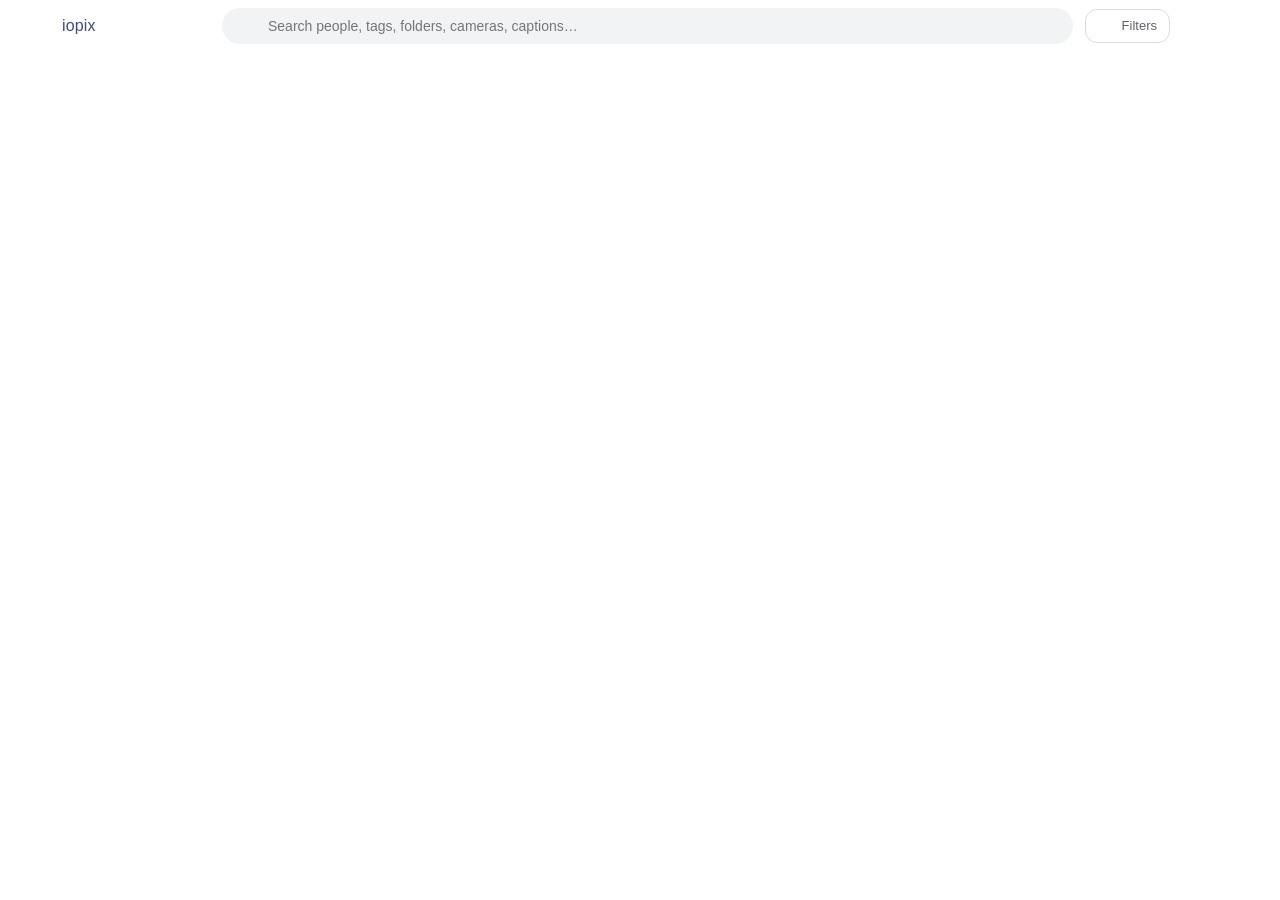
==== static/index.html @ dffb1965 "v1.62.0: code review fixes: a failed metadata read never rewrites digiKam's rows, internal tags surv" ====
<!doctype html>
<html lang="en">
<head>
<meta charset="utf-8">
<meta name="viewport" content="width=device-width, initial-scale=1, viewport-fit=cover">
<meta name="color-scheme" content="light dark">
<title>iopix</title>
<link rel="icon" href="icons/mark.svg" type="image/svg+xml">
<link rel="apple-touch-icon" href="icons/apple-touch-icon.png">
<link rel="manifest" href="manifest.webmanifest">
<meta name="theme-color" content="#3b4a8c">
<script>var t = 'light'; try { t = localStorage.getItem('iopix.theme') || 'light'; } catch (e) {} if (t !== 'system') document.documentElement.dataset.theme = t === 'dark' ? 'dark' : 'light';</script>
<meta name="apple-mobile-web-app-capable" content="yes">
<meta name="mobile-web-app-capable" content="yes">
<meta name="apple-mobile-web-app-status-bar-style" content="black-translucent">
<link rel="stylesheet" href="app.css">
</head>
<body>
<header id="topbar">
  <a class="brand" href="#/explore" title="Home"><span class="logo"></span><span class="brand-name">iopix</span></a>
  <div id="search">
    <div id="searchbox">
      <span class="ic" data-ic="search"></span>
      <div id="chips"></div>
      <input id="q" type="text" placeholder="Search people, tags, folders, cameras, captions…" autocomplete="off" spellcheck="false">
      <button id="clear" class="iconbtn" title="Clear search" hidden><span class="ic" data-ic="close"></span></button>
    </div>
    <div id="suggest" hidden></div>
  </div>
  <button id="filterbtn" class="pillbtn" title="Browse and filter by any metadata"><span class="ic" data-ic="tune"></span><span>Filters</span></button>
  <span id="usermenu"></span>
  <a class="iconbtn tool" href="#/settings" data-v="settings" title="Settings"><span class="ic" data-ic="gear"></span></a>
  <a class="iconbtn tool" href="#/maintenance" data-v="maintenance" title="Maintenance"><span class="ic" data-ic="wrench"></span></a>
</header>
<nav id="nav"></nav>
<nav id="crumbbar" class="crumbs" hidden></nav>
<main id="main"></main>
<aside id="filters" hidden></aside>
<div id="lightbox" hidden></div>
<div id="toast" hidden role="status" aria-live="polite"></div>
<script type="module" src="app.js"></script>
<script>if ("serviceWorker" in navigator && location.protocol !== "file:") navigator.serviceWorker.register("sw.js").catch(() => {});</script>
</body>
</html>
---- static/app.css ----
/* Theme: light by default, dark with the system, or whichever the Appearance setting fixes
   (data-theme on <html>: light | dark; absent = follow the system). The hues (--c-*) colour
   the navigation, search chips, Explore sections and quick filters; --mix is how strongly a
   hue tints a background in each theme. */
:root {
  /* colours with a meaning (the hues below colour sections and chips) */
  --warn: #e37400; --danger: #d93025; --ok: #1e8e3e; --star: #f9ab00;
  /* radius scale: xs 4, s 8, m 12, l 16, pill */
  --r-xs: 4px; --r-s: 8px; --r-m: 12px; --r-l: 16px; --r-pill: 999px;
  /* type scale: 11, 12, 13, 14 (base), 16, 18, 22 */
  --fs-xs: 11px; --fs-s: 12px; --fs-m: 13px; --fs-base: 14px; --fs-l: 16px; --fs-xl: 18px; --fs-xxl: 22px;
  /* layers, lowest first: bars over content, panels over bars, the lightbox over the page, banners, dialogs, map parts, menus, toasts, the reload note */
  --z-bar: 20; --z-selbar: 25; --z-panel: 30; --z-lightbox: 100; --z-banner: 120; --z-modal: 150; --z-map: 500; --z-tray: 900; --z-menu: 1000; --z-toast: 2000; --z-top: 3000;
  --bg: #ffffff; --bg2: #f1f3f4; --bg3: #e8eaed; --fg: #202124; --fg2: #5f6368; --line: #dadce0;
  --brand: #4a5aa0; --brand-deep: #3b4a8c; --brand-ink: #3b4a8c;
  --accent: #1a73e8; --accent-bg: #e8f0fe; --tile: #e8eaed; --shadow: 0 2px 10px rgba(0,0,0,.18);
  --c-blue: #1a73e8; --c-purple: #8e44d6; --c-rose: #e0426a; --c-amber: #e8a100; --c-green: #1e8e3e; --c-teal: #0b8a9e; --c-orange: #e8710a; --c-cyan: #1294b8; --c-slate: #5f6b7a; --c-indigo: #4b53c7;
  --mix: 12%;
  --topbar: 52px; --nav: 76px;
}
:root[data-theme="dark"] { --warn: #fcad70; --danger: #f28b82; --ok: #81c995; --star: #fdd663; --bg: #17181b; --bg2: #24262b; --bg3: #2f3237; --fg: #e8eaed; --fg2: #9aa0a6; --line: #3c4043;
    --brand: #7f8fd0; --brand-deep: #5f6fb4; --brand-ink: #b4bfee;
    --accent: #8ab4f8; --accent-bg: #283447; --tile: #2a2c31; --shadow: 0 2px 12px rgba(0,0,0,.6);
    --c-blue: #8ab4f8; --c-purple: #c58af9; --c-rose: #ff8a9e; --c-amber: #fdd663; --c-green: #81c995; --c-teal: #78d9ec; --c-orange: #fcad70; --c-cyan: #7fd1e8; --c-slate: #a8b4c2; --c-indigo: #a3a9ff;
    --mix: 22%; }
@media (prefers-color-scheme: dark) {
  :root:not([data-theme="light"]) { --warn: #fcad70; --danger: #f28b82; --ok: #81c995; --star: #fdd663; --bg: #17181b; --bg2: #24262b; --bg3: #2f3237; --fg: #e8eaed; --fg2: #9aa0a6; --line: #3c4043;
    --brand: #7f8fd0; --brand-deep: #5f6fb4; --brand-ink: #b4bfee;
    --accent: #8ab4f8; --accent-bg: #283447; --tile: #2a2c31; --shadow: 0 2px 12px rgba(0,0,0,.6);
    --c-blue: #8ab4f8; --c-purple: #c58af9; --c-rose: #ff8a9e; --c-amber: #fdd663; --c-green: #81c995; --c-teal: #78d9ec; --c-orange: #fcad70; --c-cyan: #7fd1e8; --c-slate: #a8b4c2; --c-indigo: #a3a9ff;
    --mix: 22%; }
}
:root[data-theme="dark"] { color-scheme: dark; }
:root[data-theme="light"] { color-scheme: light; }
* { box-sizing: border-box; }
html, body { height: 100%; margin: 0; }
body { background: var(--bg); color: var(--fg); font: 14px/1.4 -apple-system, BlinkMacSystemFont, "Segoe UI", Roboto, Helvetica, Arial, sans-serif;
  overflow: hidden; -webkit-font-smoothing: antialiased; }
a { color: inherit; text-decoration: none; }
button { font: inherit; color: inherit; background: none; border: 0; cursor: pointer; padding: 0; }
input, select { font: inherit; color: inherit; }
[hidden] { display: none !important; }
.ic { display: inline-flex; width: 24px; height: 24px; flex: none; }
.ic svg { width: 100%; height: 100%; fill: currentColor; }
.iconbtn { width: 40px; height: 40px; border-radius: 50%; display: inline-flex; align-items: center; justify-content: center; color: var(--fg2); flex: none; }
.iconbtn:hover { background: var(--bg3); color: var(--fg); }
.pillbtn { display: inline-flex; align-items: center; gap: 6px; height: 40px; padding: 0 16px 0 12px; border-radius: var(--r-pill); color: var(--fg2); border: 1px solid var(--line); flex: none; }
.pillbtn:hover, .pillbtn.on { background: var(--accent-bg); color: var(--accent); border-color: transparent; }
.pillbtn:disabled { opacity: .45; pointer-events: none; }

/* ---- top bar */
/* settings and maintenance: small, quiet icons at the top right, not part of the main navigation */
#topbar a.tool { width: 30px; height: 30px; color: var(--fg2); opacity: .7; }
#usermenu { margin-left: auto; display: inline-flex; }
#usermenu .tool { width: 30px; height: 30px; color: var(--fg2); opacity: .85; }
#usermenu .tool:hover { opacity: 1; background: var(--bg3); }
.accounts { display: grid; grid-template-columns: repeat(auto-fill, minmax(96px, 1fr)); gap: 10px; margin: 6px 0 4px; }
.account { display: flex; flex-direction: column; align-items: center; gap: 6px; padding: 12px 6px; border-radius: var(--r-m); background: var(--bg2); cursor: pointer; }
.account:hover, .account.on { background: var(--bg3); }
.account .nm { font-size: var(--fs-m); max-width: 100%; overflow: hidden; text-overflow: ellipsis; white-space: nowrap; }
.avatar.big { width: 48px; height: 48px; font-size: var(--fs-xxl); }
img.avatar { object-fit: cover; }
.avatar { width: 22px; height: 22px; border-radius: 50%; background: var(--c-amber); color: #1f2730; font-size: var(--fs-s); font-weight: 600; display: inline-flex; align-items: center; justify-content: center; flex: none; }
body.noadmin #topbar a.tool[href="#/maintenance"] { display: none; }  /* the icons sit alone at the far right; Filters stays with the search box */
#topbar a.tool .ic, #usermenu .tool .ic { width: 18px; height: 18px; }
#topbar a.tool:hover, #topbar a.tool.on { opacity: 1; background: var(--bg3); }
#topbar { position: fixed; inset: 0 0 auto 0; height: var(--topbar); display: flex; align-items: center; gap: 12px; padding: 0 14px; background: var(--bg); z-index: var(--z-bar); }
.brand { display: flex; align-items: center; gap: 10px; width: 196px; flex: none; padding-left: 10px; }  /* 14 + 10 + 14 = 38px: the logo's centre is the side menu's centre */
.logo { width: 28px; height: 28px; border-radius: var(--r-s); background: url(icons/mark.svg) center / contain no-repeat; }
.brand-name { font-size: var(--fs-l); font-weight: 500; white-space: nowrap; color: var(--brand-ink); letter-spacing: .01em; }
#search { position: relative; flex: 1; max-width: 860px; min-width: 0; }
#searchbox { display: flex; align-items: center; gap: 6px; min-height: 36px; padding: 2px 4px 2px 12px; border-radius: var(--r-pill); background: var(--bg2); color: var(--fg2); }
#searchbox > .ic { width: 20px; height: 20px; }
#searchbox:focus-within { background: var(--bg); box-shadow: var(--shadow); }
#chips { display: flex; flex-wrap: wrap; gap: 4px; max-height: 76px; overflow: auto; }
#q { flex: 1; min-width: 120px; border: 0; outline: 0; background: none; height: 30px; font-size: var(--fs-base); }
.chip { display: inline-flex; align-items: center; gap: 4px; height: 26px; padding: 0 4px 0 10px; border-radius: var(--r-pill); background: color-mix(in srgb, var(--hue, var(--accent)) var(--mix), transparent); color: var(--hue, var(--accent)); font-size: var(--fs-m); white-space: nowrap; max-width: 260px; }
.chip[data-k="tag"] { --hue: var(--c-orange); } .chip[data-k="album"] { --hue: var(--c-teal); }
.chip[data-k="place"], .chip[data-k="region"], .chip[data-k="country"], .chip[data-k="geo"] { --hue: var(--c-green); } .chip[data-k="year"], .chip[data-k="month"], .chip[data-k="md"], .chip[data-k="from"], .chip[data-k="to"] { --hue: var(--c-blue); }
.chip[data-k="camera"], .chip[data-k="lens"], .chip[data-k="fmt"], .chip[data-k="type"] { --hue: var(--c-purple); } .chip[data-k="fav"], .chip[data-k="rating"] { --hue: var(--c-rose); } .chip[data-k="q"] { --hue: var(--c-cyan); }
.chip span.t { overflow: hidden; text-overflow: ellipsis; }
.chip img { width: 22px; height: 22px; border-radius: 50%; margin-left: -6px; object-fit: cover; }
.chip button { width: 22px; height: 22px; border-radius: 50%; display: inline-flex; align-items: center; justify-content: center; color: inherit; }
.chip button:hover { background: rgba(127,127,127,.25); }
.chip .ic { width: 16px; height: 16px; }
#suggest { position: absolute; top: calc(100% + 4px); left: 0; right: 0; background: var(--bg); border-radius: var(--r-m); box-shadow: var(--shadow); padding: 6px 0; max-height: 70vh; overflow: auto; z-index: var(--z-panel); }
.sg { display: flex; align-items: center; gap: 12px; padding: 7px 16px; cursor: pointer; }
.sg.sel, .sg:hover { background: var(--bg2); }
.sg .ic { color: var(--fg2); width: 20px; height: 20px; }
.sg img { width: 28px; height: 28px; border-radius: 50%; object-fit: cover; margin: -4px; }
.sg .kind { margin-left: auto; color: var(--fg2); font-size: var(--fs-s); white-space: nowrap; }
.sg .sub { color: var(--fg2); font-size: var(--fs-s); margin-left: 6px; }

/* ---- nav rail */
#nav { position: fixed; top: var(--topbar); bottom: 0; left: 0; width: var(--nav); display: flex; flex-direction: column; align-items: center; gap: 2px; padding-top: 6px; z-index: 10; background: var(--bg); }
#nav a { width: 68px; padding: 8px 0 6px; border-radius: var(--r-l); display: flex; flex-direction: column; align-items: center; gap: 2px; font-size: var(--fs-s); color: var(--fg2); }
#nav a:hover { background: none; color: var(--fg); }
#nav a.on { background: color-mix(in srgb, var(--hue, var(--accent)) var(--mix), transparent); color: var(--hue, var(--accent)); font-weight: 600; }
#nav a .ic { transition: transform .15s; color: var(--hue, var(--fg2)); }  /* each destination's icon in its own colour */
#nav a:hover .ic { transform: translateY(-1px) scale(1.08); color: var(--hue, var(--fg)); }
#nav a[data-v="photos"] { --hue: var(--c-blue); } #nav a[data-v="explore"] { --hue: var(--c-purple); } #nav a[data-v="favorites"] { --hue: var(--c-rose); }
#nav a[data-v="people"] { --hue: var(--c-amber); } #nav a[data-v="places"] { --hue: var(--c-green); }
#nav a[data-v="tags"] { --hue: var(--c-orange); } #nav a[data-v="map"] { --hue: var(--c-cyan); }
#nav a[data-v="folders"] { --hue: var(--c-teal); } #nav a[data-v="albums"] { --hue: var(--c-indigo); }
#status { margin-top: auto; padding: 8px 4px 10px; font-size: var(--fs-xs); color: var(--fg2); text-align: center; line-height: 1.3; }
#status .bar { height: 3px; border-radius: var(--r-xs); background: var(--bg3); margin: 4px 6px 0; overflow: hidden; }
#status .bar i { display: block; height: 100%; background: var(--accent); }

/* ---- main */
#main { position: fixed; top: var(--topbar); bottom: 0; left: var(--nav); right: 0; overflow-y: auto; overflow-x: hidden; overscroll-behavior: contain; }
body.filters-open #main { right: 340px; }
.page { padding: 8px 28px 80px 12px; max-width: 1500px; }
.page h1 { font-size: var(--fs-xxl); font-weight: 400; margin: 14px 0 4px; }
.page h1.ptitle { display: flex; align-items: center; gap: 10px; }
.page h1.ptitle .pic { width: 34px; height: 34px; border-radius: var(--r-m); display: inline-flex; align-items: center; justify-content: center; flex: none;
  background: color-mix(in srgb, var(--hue) calc(var(--mix) + 8%), transparent); color: var(--hue); }
.page h1.ptitle .pic .ic { width: 22px; height: 22px; }
.page h1.ptitle .muted { margin-left: -4px; }
.page h2 { font-size: var(--fs-l); font-weight: 500; margin: 30px 0 12px; display: flex; align-items: baseline; gap: 12px; }
.page h2 a, .page h2 .lnk, .page h2 .more { font-size: var(--fs-m); font-weight: 400; color: var(--accent); cursor: pointer; }
.page h2 .muted { font-size: var(--fs-m); font-weight: 400; }
.muted { color: var(--fg2); }
.pagefilter { height: 38px; border-radius: var(--r-pill); border: 1px solid var(--line); background: var(--bg); padding: 0 16px; outline: 0; width: min(360px, 100%); margin: 10px 0 4px; }
.pagefilter:focus { border-color: var(--accent); }
.empty { padding: 80px 20px; text-align: center; color: var(--fg2); font-size: var(--fs-l); }

/* ---- photo grid */
#grid { position: relative; margin: 0 56px 0 4px; }
.gbar { position: sticky; top: 0; z-index: 4; height: 48px; padding-left: 8px; display: flex; align-items: center; gap: 12px; color: var(--fg2); background: var(--bg); }  /* stays at the top while the grid scrolls: Select all is always at hand */
.gbar .count { color: var(--fg); font-size: var(--fs-base); }
.gbar .sp { flex: 1; }
.gbar select, .modal select, .dateedit select, #selbar select { background: var(--bg); border: 1px solid var(--line); border-radius: var(--r-s); height: 32px; padding: 0 6px; }
#selbar select { height: 30px; }
.modal select { margin-left: 6px; }
.seg { display: inline-flex; border: 1px solid var(--line); border-radius: var(--r-s); overflow: hidden; }
.seg button { width: 30px; height: 30px; color: var(--fg2); font-size: var(--fs-s); }
.seg button.on { background: var(--accent-bg); color: var(--accent); font-weight: 600; }
.stabs { display: flex; flex-wrap: wrap; gap: 6px; margin: 16px 0 6px; padding-bottom: 10px; border-bottom: 1px solid var(--line); }
.ghead { position: absolute; left: 8px; right: 0; display: flex; align-items: flex-end; padding-bottom: 8px; font-size: var(--fs-base); font-weight: 500; }
.ghead .n { color: var(--fg2); font-weight: 400; margin-left: 10px; font-size: var(--fs-s); }
.grow { position: absolute; left: 0; right: 0; display: flex; gap: 4px; }
.tile { position: relative; height: 100%; flex: none; background: var(--tile); overflow: hidden; cursor: pointer; }
.tile img { width: 100%; height: 100%; object-fit: cover; display: block; }
.tile:hover::after { content: ""; position: absolute; inset: 0; background: linear-gradient(rgba(0,0,0,.22), transparent 30%); pointer-events: none; }
.vbadge { position: absolute; top: 6px; right: 8px; color: #fff; font-size: var(--fs-s); font-weight: 500; display: flex; align-items: center; gap: 2px; text-shadow: 0 0 4px rgba(0,0,0,.8); pointer-events: none; }
.vbadge .ic { width: 18px; height: 18px; filter: drop-shadow(0 0 2px rgba(0,0,0,.7)); }
#scrub { position: fixed; top: calc(var(--topbar) + 8px); bottom: 8px; right: 14px; width: 44px; z-index: 5; cursor: pointer; touch-action: none; user-select: none; }
body.filters-open #scrub { right: 354px; }
#scrub .yr { position: absolute; right: 2px; font-size: var(--fs-xs); color: var(--fg2); transform: translateY(-50%); pointer-events: none; }
#scrub .yr.mo { font-size: var(--fs-xs); opacity: .75; }
.gbar .jumpdate { height: 30px; border: 1px solid var(--line); border-radius: var(--r-s); background: var(--bg); color: var(--fg); padding: 0 6px; font-size: var(--fs-s); }
.card.smart .cv { outline: 2px dashed color-mix(in srgb, var(--c-indigo) 50%, transparent); outline-offset: -2px; }
/* the position marker: a pill in the app's indigo with the month it is at; larger while dragging */
#scrub .pos { position: absolute; right: -2px; height: 18px; padding: 0 7px; margin-top: -9px; border-radius: var(--r-s); pointer-events: none; z-index: 2;
  background: var(--brand-deep); color: #fff; font-size: var(--fs-xs); font-weight: 600; line-height: 18px; white-space: nowrap;
  box-shadow: 0 1px 6px rgba(0,0,0,.25); transition: transform .12s; transform-origin: right center; }
#scrub.drag .pos { transform: scale(1.18); }
/* the density ribbon along the left of the rail */
#scrub .ribbon { position: absolute; inset: 0 auto 0 0; width: 16px; pointer-events: none; }
#scrub .ribbon i { position: absolute; left: 0; border-radius: 0 3px 3px 0; background: color-mix(in srgb, var(--brand) 70%, transparent); }
#scrub:hover .ribbon i { filter: brightness(1.15); }
#scrub .bubble { position: absolute; right: 52px; transform: translateY(-50%); background: var(--bg); box-shadow: var(--shadow); border-radius: var(--r-m); padding: 8px; white-space: nowrap; z-index: 3; pointer-events: none; }
#scrub .bubble .bt { display: flex; gap: 8px; align-items: baseline; font-size: var(--fs-m); margin: 0 2px 6px; }
#scrub .bubble .bt .muted { font-size: var(--fs-s); }
#scrub .bubble .bth { display: flex; gap: 3px; }
#scrub .bubble .bth img { width: 56px; height: 56px; object-fit: cover; border-radius: var(--r-s); background: var(--tile); display: block; }

/* ---- cards (explore, people, albums) */
.cards { display: grid; grid-template-columns: repeat(auto-fill, minmax(170px, 1fr)); gap: 18px 14px; }
.card { cursor: pointer; min-width: 0; }
.card .cv { position: relative; aspect-ratio: 1; border-radius: var(--r-m); background: var(--tile) center/cover; overflow: hidden; display: block; }
.card .cv img { width: 100%; height: 100%; object-fit: cover; display: block; transition: transform .2s; }
.card:hover .cv img { transform: scale(1.04); }
.card .nm { margin-top: 8px; font-weight: 500; overflow: hidden; text-overflow: ellipsis; white-space: nowrap; }
.card .sb { color: var(--fg2); font-size: var(--fs-s); overflow: hidden; text-overflow: ellipsis; white-space: nowrap; }
.cards.people { grid-template-columns: repeat(auto-fill, minmax(128px, 1fr)); }
.cards.people .cv { border-radius: 50%; }
.cards.people .card { text-align: center; }
.cards.people .nm { white-space: normal; font-size: var(--fs-m); }
/* a static justified gallery (On this day): rows fill the width like the photo grid, no scrollbars.
   Each tile grows with its aspect ratio; the filler keeps the last row from stretching. */
.jrows { display: flex; flex-wrap: wrap; gap: 4px; border-radius: var(--r-m); overflow: hidden; }
.jrows .tile { height: var(--jh, 150px); flex: var(--ar) 1 calc(var(--ar) * var(--jh, 150px)); min-width: 0; }
.page.jsz-s { --jh: 100px; } .page.jsz-m { --jh: 150px; } .page.jsz-l { --jh: 220px; }  /* Explore's photo size */
.jrows .tile img { width: 100%; height: 100%; object-fit: cover; }
.jrows::after { content: ""; flex: 10 1 auto; }
.pills { display: flex; flex-wrap: wrap; gap: 8px; }
.pill { display: inline-flex; align-items: center; gap: 8px; height: 34px; padding: 0 14px; border: 1px solid var(--line); border-radius: var(--r-pill); cursor: pointer; }
.pill b { font-weight: 400; color: var(--fg2); font-size: var(--fs-s); }
/* the summary at the top of Explore: one tinted card per number, each with its own hue */
.stats { display: grid; grid-template-columns: repeat(auto-fill, minmax(150px, 1fr)); gap: 8px; margin: 10px 0 0; }
.stat { position: relative; display: flex; flex-direction: row; align-items: center; gap: 10px; padding: 8px 12px; border-radius: var(--r-l); color: var(--fg); overflow: hidden; text-decoration: none;
  background: linear-gradient(135deg, color-mix(in srgb, var(--hue) calc(var(--mix) + 8%), var(--bg2)), color-mix(in srgb, var(--hue) calc(var(--mix) - 4%), var(--bg2))); border: 1px solid color-mix(in srgb, var(--hue) 30%, transparent); transition: transform .15s, box-shadow .15s; }
.stat::after { content: ""; position: absolute; right: -18px; top: -18px; width: 56px; height: 56px; border-radius: 50%; background: color-mix(in srgb, var(--hue) 18%, transparent); pointer-events: none; }
a.stat:hover { transform: translateY(-2px); box-shadow: 0 6px 18px color-mix(in srgb, var(--hue) 28%, transparent); }
.stat .sic { flex: none; width: 30px; height: 30px; border-radius: var(--r-s); display: inline-flex; align-items: center; justify-content: center; background: var(--hue); color: #fff; }
.stat .sic .ic { width: 18px; height: 18px; }
.stat b { display: block; font-size: var(--fs-xl); font-weight: 500; letter-spacing: -.01em; line-height: 1.1; }
.stat > div > span { color: var(--fg2); font-size: var(--fs-s); }  /* the label only: a broader rule turned the icon glyphs grey */
.stat .sic, .stat .sic .ic { color: #fff; }
.stats b { font-variant-numeric: tabular-nums; }
/* section headings on Explore carry a small coloured icon; a pill group takes its section's hue */
.page h2 .hic { width: 26px; height: 26px; border-radius: var(--r-s); display: inline-flex; align-items: center; justify-content: center; align-self: center; background: color-mix(in srgb, var(--hue, var(--accent)) calc(var(--mix) + 6%), transparent); color: var(--hue, var(--accent)); margin-right: -2px; }
.page h2 .hic .ic { width: 17px; height: 17px; }
.pills .pill::before { content: ""; width: 8px; height: 8px; border-radius: 50%; background: var(--hue, var(--line)); flex: none; margin-right: -2px; }
.pills:not([style*="--hue"]) .pill::before { display: none; }
.pill:hover { background: color-mix(in srgb, var(--hue, var(--fg2)) var(--mix), transparent); border-color: color-mix(in srgb, var(--hue, var(--line)) 50%, transparent); }

/* ---- tag tree */
.tree { max-width: 760px; }
.tnode > .trow { display: flex; align-items: center; gap: 10px; height: 48px; border-radius: var(--r-s); padding-right: 12px; cursor: pointer; }
.tnode > .trow:hover { background: var(--bg2); }
.trow .tw { width: 28px; height: 28px; display: inline-flex; align-items: center; justify-content: center; color: var(--fg2); border-radius: 50%; transition: transform .12s; flex: none; }
.trow .tw:hover { background: var(--bg3); }
.tnode.open > .trow .tw { transform: rotate(90deg); }
.trow img, .trow .ph { width: 40px; height: 40px; border-radius: var(--r-s); object-fit: cover; background: var(--tile); flex: none; }
.trow .ph { display: inline-flex; align-items: center; justify-content: center; color: var(--fg2); }
.trow .ph .ic { width: 20px; height: 20px; }
.trow img.rnd { border-radius: 50%; }
.trow .nm { overflow: hidden; text-overflow: ellipsis; white-space: nowrap; }
.trow .ct { margin-left: auto; color: var(--fg2); font-size: var(--fs-s); }
.tkids { margin-left: 26px; }

/* ---- filter drawer */
#filters { position: fixed; top: var(--topbar); bottom: 0; right: 0; width: 340px; overflow-y: auto; background: var(--bg); border-left: 1px solid var(--line); padding: 4px 16px 60px; z-index: 15; }
#filters h3 { font-size: var(--fs-s); text-transform: uppercase; letter-spacing: .06em; color: var(--fg2); margin: 22px 0 8px; font-weight: 600; display: flex; }
#filters h3 .more { margin-left: auto; text-transform: none; letter-spacing: 0; color: var(--accent); cursor: pointer; font-weight: 400; }
.fhead { display: flex; align-items: center; height: 48px; font-size: var(--fs-l); position: sticky; top: 0; background: var(--bg); z-index: 1; margin: 0 -16px; padding: 0 8px 0 16px; }
.fhead .sp { flex: 1; }
.frow { display: flex; align-items: center; gap: 8px; height: 30px; padding: 0 8px; margin: 0 -8px; border-radius: var(--r-s); cursor: pointer; position: relative; }
.frow:hover { background: var(--bg2); }
.frow.on { background: var(--accent-bg); color: var(--accent); font-weight: 500; }
.frow .nm { overflow: hidden; text-overflow: ellipsis; white-space: nowrap; z-index: 1; }
.frow .ct { margin-left: auto; color: var(--fg2); font-size: var(--fs-s); z-index: 1; }
.frow img { width: 22px; height: 22px; border-radius: 50%; object-fit: cover; z-index: 1; }
.fpair { display: flex; align-items: center; gap: 8px; }
.fpair input { width: 100%; height: 32px; border: 1px solid var(--line); border-radius: var(--r-s); background: var(--bg); padding: 0 8px; min-width: 0; }
.fpair label { color: var(--fg2); font-size: var(--fs-s); width: 62px; flex: none; }
.fpair + .fpair { margin-top: 6px; }
.stars { display: flex; gap: 2px; }
.stars button { color: var(--line); width: 30px; height: 30px; }
.stars button.on { color: var(--star); }

/* ---- lightbox */
#lightbox { position: fixed; inset: 0; background: #000; z-index: var(--z-lightbox); color: #fff; display: flex; }
.lb-stage { position: relative; flex: 1; overflow: hidden; touch-action: none; user-select: none; }
.lb-frame { position: absolute; left: 50%; top: 50%; transform-origin: center; will-change: transform; }
.lb-frame img, .lb-frame video { position: absolute; inset: 0; width: 100%; height: 100%; object-fit: contain; display: block; -webkit-user-drag: none; }
.lb-frame video { background: #000; }
.lb-top { position: absolute; top: 0; left: 0; right: 0; height: 64px; display: flex; align-items: center; gap: 4px; padding: 0 12px; background: linear-gradient(rgba(0,0,0,.55), transparent); z-index: 3; transition: opacity .25s; }
.lb-top .sp { flex: 1; }
.lb-top .ttl { position: absolute; left: 50%; transform: translateX(-50%); max-width: 38%; text-align: center; font-size: var(--fs-base); overflow: hidden; text-overflow: ellipsis; white-space: nowrap; text-shadow: 0 0 6px #000; pointer-events: none; }
.sharemenu { min-width: 260px; }
.sharemenu .fmi { display: block; color: inherit; }
.sharemenu .fmi .muted { color: var(--fg2); }
.lb-top .ttl small { display: block; opacity: .8; font-size: var(--fs-s); }
#lightbox .iconbtn { color: #fff; }
#lightbox .iconbtn:hover, #lightbox .iconbtn.on { background: rgba(255,255,255,.18); }
.lb-nav { position: absolute; top: 50%; transform: translateY(-50%); width: 52px; height: 52px; border-radius: 50%; background: rgba(40,40,40,.55); z-index: 3; display: flex; align-items: center; justify-content: center; color: #fff; transition: opacity .25s; }
.lb-nav:hover { background: rgba(80,80,80,.8); }
.lb-nav.prev { left: 16px; } .lb-nav.next { right: 16px; }
.lb-idle .lb-top, .lb-idle .lb-nav { opacity: 0; }
/* film strip: parked below the bottom edge, slides up on approach (see renderStrip) */
.lb-strip { position: absolute; left: 0; right: 0; bottom: 0; z-index: 4; transform: translateY(calc(100% - 10px)); transition: transform .22s ease; background: linear-gradient(transparent, rgba(0,0,0,.75) 28%); padding: 14px 0 6px; }
.lb-strip.show { transform: none; }
.lb-strip:not(.show) { pointer-events: none; }  /* parked, only its grip takes the pointer: the video controls under it stay usable */
.lb-strip:not(.show) .grip { pointer-events: auto; }
.lb-peek { position: absolute; inset: 0; width: 100%; height: 100%; object-fit: contain; background: #000; z-index: 2; pointer-events: none; }
.lb-strip .grip { position: absolute; top: 2px; left: 50%; width: 44px; height: 5px; margin-left: -22px; border-radius: var(--r-xs); background: rgba(255,255,255,.45); cursor: pointer; }
.lb-strip .reel { display: flex; gap: 4px; align-items: center; height: 68px; overflow-x: auto; overflow-y: hidden; padding: 4px 12px; scrollbar-width: none; scroll-snap-type: none; }
.lb-strip .reel::-webkit-scrollbar { display: none; }
.lb-strip .reel img { flex: none; height: 56px; object-fit: cover; border-radius: var(--r-xs); cursor: pointer; opacity: .72; transition: opacity .12s, transform .12s; }
.lb-strip .reel img:hover { opacity: 1; }
.lb-strip .reel img.cur { opacity: 1; height: 64px; outline: 2px solid #fff; outline-offset: 1px; box-shadow: 0 0 0 1px rgba(0,0,0,.6); }
.facebox { position: absolute; border: 2px solid rgba(255,255,255,.9); border-radius: var(--r-s); box-shadow: 0 0 0 1px rgba(0,0,0,.5); cursor: pointer; }
.facebox span { position: absolute; top: 100%; left: 50%; transform: translate(-50%, 4px); background: rgba(0,0,0,.75); padding: 2px 8px; border-radius: var(--r-m); font-size: var(--fs-s); white-space: nowrap; max-width: 180px; overflow: hidden; text-overflow: ellipsis; }
/* the info panel is dense on purpose: small type, tight rows, so most photos need no scrolling */
.lb-info { width: 360px; flex: none; background: var(--bg); color: var(--fg); overflow-y: auto; padding: 0 16px 30px; font-size: var(--fs-m); line-height: 1.35; }
.lb-info .ihead { display: flex; align-items: center; height: 48px; font-size: var(--fs-l); margin: 0 -8px; gap: 6px; position: sticky; top: 0; background: var(--bg); z-index: 2; }
.lb-info .ihead .iconbtn { width: 34px; height: 34px; }
#lightbox .lb-info .iconbtn { color: var(--fg2); }
#lightbox .lb-info .iconbtn:hover { background: var(--bg3); }
.lb-info h4 { font-size: var(--fs-xs); text-transform: uppercase; letter-spacing: .07em; color: var(--fg2); margin: 14px 0 4px; }
.lb-info .title { font-size: var(--fs-l); margin: 2px 0; }
.lb-info p { margin: 4px 0; }
.irow { display: flex; gap: 12px; padding: 5px 0; align-items: flex-start; }
.irow .ic { color: var(--fg2); margin-top: 0; width: 20px; height: 20px; }
.irow .a { font-size: var(--fs-m); word-break: break-word; }
.irow .b { color: var(--fg2); font-size: var(--fs-s); word-break: break-word; }
.irow a, .lnk { color: var(--accent); cursor: pointer; }
.ichips { display: flex; flex-wrap: wrap; gap: 4px; }
.ichip { display: inline-flex; align-items: center; gap: 5px; height: 26px; padding: 0 10px; border-radius: var(--r-pill); border: 1px solid var(--line); cursor: pointer; font-size: var(--fs-s); }
.ichip:hover { background: var(--bg2); }
.ichip img { width: 20px; height: 20px; border-radius: 50%; margin-left: -7px; object-fit: cover; }
.ichip .ic { width: 15px; height: 15px; color: var(--fg2); margin-left: -4px; }
.imap { height: 150px; border-radius: var(--r-m); overflow: hidden; margin-top: 4px; background: var(--bg2); }
.kv { display: grid; grid-template-columns: 96px 1fr; gap: 2px 8px; font-size: var(--fs-s); }
.kv span:nth-child(odd) { color: var(--fg2); }
.kv span { word-break: break-word; }
.lb-info .sub { font-size: var(--fs-s); color: var(--fg2); margin: 8px 0 3px; }
/* which sections the info panel shows: in Settings as a two-column list, in the panel as a boxed single column */
.iprefs { display: grid; grid-template-columns: 1fr 1fr; gap: 4px 14px; font-size: var(--fs-m); }
.iprefs label { display: flex; gap: 8px; align-items: center; cursor: pointer; }
.srow .iprefs { max-width: 460px; }
.lb-info .iprefs { grid-template-columns: 1fr; padding: 8px 10px; border: 1px solid var(--line); border-radius: var(--r-m); margin: 2px 0 8px; }

/* ---- map */
#map { position: absolute; inset: 0; }
.mapbar { position: absolute; top: 12px; left: 56px; z-index: var(--z-map); display: flex; gap: 8px; align-items: center; }
.mapbar .pillbtn { background: var(--bg); box-shadow: var(--shadow); border: 0; color: var(--fg); }
/* map markers and the Leaflet popup sit on the map's own light tiles, so their colours do not follow the theme */
.pm { width: 14px; height: 14px; border-radius: 50%; background: #1a73e8; border: 2px solid #fff; box-shadow: 0 0 3px rgba(0,0,0,.6); }
.mpop img { display: block; max-width: 220px; max-height: 180px; border-radius: var(--r-s); cursor: pointer; }
.leaflet-popup-content { margin: 8px !important; }

.dlbtn { height: 32px; padding: 0 12px 0 8px; }
.dlbtn .ic { width: 18px; height: 18px; }
.carddl { position: absolute; right: 8px; bottom: 8px; width: 36px; height: 36px; border-radius: 50%; background: rgba(0,0,0,.6); color: #fff; display: flex; align-items: center; justify-content: center; opacity: 0; transition: opacity .15s; }
.carddl .ic { width: 20px; height: 20px; }
.card:hover .carddl, .carddl:focus { opacity: 1; }
.modal-back { position: fixed; inset: 0; background: rgba(0,0,0,.5); z-index: var(--z-modal); display: flex; align-items: center; justify-content: center; padding: 16px; }
.modal-back.required { background: var(--bg); }  /* sign-in required: nothing of the app shows behind it */
body.locked #main, body.locked #nav, body.locked #filters { visibility: hidden; }
.modal { background: var(--bg); border-radius: var(--r-l); padding: 22px 24px 18px; width: min(440px, 100%); box-shadow: var(--shadow); }
.modal.wide { width: min(1100px, 100%); }
.logview { height: min(60vh, 560px); overflow: auto; margin: 0 0 6px; padding: 10px 12px; background: var(--bg2); border-radius: var(--r-m); font: var(--fs-s)/1.45 ui-monospace, SFMono-Regular, Menlo, monospace; white-space: pre-wrap; word-break: break-all; }
.modal h3 { margin: 0 0 10px; font-size: var(--fs-xl); font-weight: 400; }
.modal p { margin: 0 0 12px; color: var(--fg2); }
.modal .warn { color: var(--warn); }
.modal label { display: flex; align-items: center; gap: 8px; cursor: pointer; }
.modal-btns { display: flex; justify-content: flex-end; gap: 8px; margin-top: 20px; }
.modal .alist .frow.on { opacity: .6; }  /* a zip part already downloaded */

#toast { position: fixed; left: 50%; bottom: 24px; transform: translateX(-50%); background: #323232; color: #fff; padding: 12px 20px; border-radius: var(--r-s); z-index: var(--z-toast); box-shadow: var(--shadow); }
#toast a, #toast .lnk { color: #8ab4f8; margin-left: 16px; cursor: pointer; }

/* ---- selection, favorites, app albums, duplicates */
#selbar { position: fixed; inset: 0 0 auto 0; height: var(--topbar); z-index: var(--z-selbar); background: var(--bg); display: flex; align-items: center; gap: 8px; padding: 0 16px; box-shadow: 0 1px 6px rgba(0,0,0,.25); }
#selbar .n { font-size: var(--fs-xl); margin-left: 4px; }
#selbar .sp { flex: 1; }
#selbar .pillbtn .ic { width: 20px; height: 20px; }
.tcheck { position: absolute; top: 6px; left: 6px; width: 24px; height: 24px; border-radius: 50%; color: rgba(255,255,255,.9); opacity: 0; filter: drop-shadow(0 0 2px rgba(0,0,0,.7)); transition: opacity .1s; z-index: 1; }
.tile:hover .tcheck, body.selecting .tcheck { opacity: .75; }
.tcheck:hover { opacity: 1 !important; }
.tile.sel { background: var(--accent-bg); }
.tile.sel img { transform: scale(.86); border-radius: var(--r-s); }
.tile.sel .tcheck { opacity: 1; color: var(--accent); background: #fff; filter: none; }
.fbadge { position: absolute; left: 5px; bottom: 4px; width: 14px; height: 14px; color: #fff; filter: drop-shadow(0 0 2px rgba(0,0,0,.8)); pointer-events: none; }
.fbadge .ic { width: 14px; height: 14px; }
.hcheck { width: 22px; height: 22px; margin-right: 8px; color: var(--fg2); cursor: pointer; display: none; }
.hcheck .ic { width: 22px; height: 22px; }
.ghead:hover .hcheck, body.selecting .hcheck { display: inline-flex; }
.hcheck:hover { color: var(--accent); }
.gbar .lnk { color: var(--accent); cursor: pointer; font-size: var(--fs-m); }
#lightbox .iconbtn.faved { color: var(--c-rose); }
.alist { max-height: 40vh; overflow-y: auto; }
.alist .frow { margin: 0; height: 38px; }
.cardacts { position: absolute; right: 8px; bottom: 8px; display: flex; gap: 6px; }
.cardacts .carddl { position: static; }
.cv.newalbum { display: flex; align-items: center; justify-content: center; border: 2px dashed var(--line); background: none; color: var(--fg2); }
.cv.newalbum .ic { width: 44px; height: 44px; }
.dupgroup { margin: 22px 0; padding-top: 14px; border-top: 1px solid var(--line); }
.duprow { display: flex; flex-wrap: wrap; gap: 14px; margin-top: 8px; }
.dupitem { max-width: 300px; min-width: 0; }
.dupitem .nm { margin-top: 6px; font-size: var(--fs-m); overflow: hidden; text-overflow: ellipsis; white-space: nowrap; }
.dupitem .sb { font-size: var(--fs-s); }

/* ---- editing */
.erow { display: flex; align-items: center; gap: 8px; margin: 4px 0; }
.erow .el { width: 78px; flex: none; color: var(--fg2); font-size: var(--fs-m); }
.erow .stars .clr { color: var(--fg2); width: 26px; }
.erow .stars .clr .ic { width: 16px; height: 16px; }
.eseg { display: inline-flex; border: 1px solid var(--line); border-radius: var(--r-s); overflow: hidden; }
.eseg button { padding: 5px 10px; font-size: var(--fs-s); color: var(--fg2); }
.eseg button + button { border-left: 1px solid var(--line); }
.eseg button.on { background: var(--accent-bg); color: var(--accent); font-weight: 600; }
.eseg button:hover { background: var(--bg2); }
.einput { width: 100%; margin: 0; border: 1px solid var(--line); border-radius: var(--r-s); background: var(--bg); padding: 8px 10px; outline: 0; resize: vertical; font: inherit; color: inherit; }
.einput:focus { border-color: var(--accent); }
.enote { margin-top: 10px; font-size: var(--fs-s); color: var(--fg2); background: var(--bg2); border-radius: var(--r-s); padding: 8px 10px; }
.ichip .tx { width: 18px; height: 18px; border-radius: 50%; margin-right: -6px; display: inline-flex; align-items: center; justify-content: center; color: var(--fg2); }
.ichip .tx:hover { background: var(--bg3); }
.ichip .tx .ic { width: 13px; height: 13px; }
.modal .erow .el { width: 84px; }

/* ---- tag manager */
.tacts { display: none; margin-left: 8px; }
.trow:hover .tacts { display: inline-flex; }
.tact { width: 30px; height: 30px; }
.tact .ic { width: 18px; height: 18px; }

/* ---- map cluster popup */
.mpop .mthumbs { display: grid; grid-template-columns: repeat(4, 1fr); gap: 3px; }
.mpop .mthumbs img { width: 100%; aspect-ratio: 1; object-fit: cover; border-radius: var(--r-xs); max-width: none; max-height: none; cursor: pointer; display: block; }
.mpop .mbtns { display: flex; gap: 8px; margin-top: 10px; flex-wrap: wrap; }
.mpop .pillbtn { height: 34px; font-size: var(--fs-m); color: #1a73e8; border-color: #dadce0; background: #fff; }
.mpop .pillbtn.on { background: #1a73e8; color: #fff; border-color: transparent; }

/* ---- breadcrumbs */
.crumbs { display: flex; align-items: center; flex-wrap: wrap; gap: 6px; font-size: var(--fs-m); color: var(--fg2); min-height: 30px; }
.crumbs a { color: var(--accent); }
.crumbs a:hover { text-decoration: underline; }
.crumbs .sep { opacity: .6; }
.crumbs .cur { color: var(--fg); font-weight: 500; }
/* the breadcrumb strip: part of the fixed header, right under the top bar, aligned with the page content */
#crumbbar { position: fixed; top: var(--topbar); left: var(--nav); right: 0; height: 36px; padding: 0 28px 0 12px; z-index: 19; background: var(--bg);
  flex-wrap: nowrap; overflow: hidden; white-space: nowrap; border-bottom: 1px solid var(--line); }
body.crumbed #main, body.crumbed #filters { top: calc(var(--topbar) + 36px); }
body.crumbed #scrub { top: calc(var(--topbar) + 44px); }
body.filters-open #crumbbar { right: 340px; }

/* ---- bursts, objects */
.burstitem .tile { border-radius: var(--r-s); }
.burstitem.best .tile { outline: 3px solid var(--star); outline-offset: 2px; }
.bestbadge { position: absolute; left: 6px; top: 6px; background: var(--star); color: #202124; font-size: var(--fs-s); font-weight: 600; border-radius: var(--r-m); padding: 1px 8px 1px 4px; display: flex; align-items: center; gap: 2px; }
.bestbadge .ic { width: 14px; height: 14px; }
.burstitem .lnk { display: block; }
.facebox.objbox { border-color: rgba(120, 220, 255, .95); border-style: dashed; cursor: default; pointer-events: none; }
.facebox.objbox span { top: auto; bottom: 100%; transform: translate(-50%, -4px); }

.ajob { max-width: 820px; padding: 14px 0; border-top: 1px solid var(--line); }
/* Maintenance › AI analysis and models */
.mwrap { overflow-x: auto; max-width: 1100px; }
.mtable { border-collapse: collapse; width: 100%; font-size: var(--fs-m); }
.mtable th { text-align: left; color: var(--fg2); font-weight: 500; padding: 6px 10px; border-bottom: 1px solid var(--line); white-space: nowrap; }
.mtable td { padding: 10px; border-bottom: 1px solid var(--line); vertical-align: top; }
.mtable .mpick { max-width: 240px; height: 30px; font-size: var(--fs-m); }
.mtable .mfeat { width: 34%; min-width: 220px; }
.mtable .mdet { font-size: var(--fs-s); margin-top: 3px; line-height: 1.35; max-width: 460px; }
.mtable .mprog .ahead { display: flex; gap: 10px; align-items: baseline; }
.mtable .mprog .ahead .sp { flex: 1; }
.mtable td:nth-child(2) { min-width: 170px; }
.mtable .mprog { min-width: 190px; width: 24%; }
.mtable .mprog .bar { height: 5px; border-radius: var(--r-xs); background: var(--bg3); margin-top: 6px; overflow: hidden; }
.mtable .mprog .bar i { display: block; height: 100%; background: var(--accent); }
.mtable .macts { white-space: nowrap; text-align: right; }
.mtable .mrerun { display: inline-block; margin-top: 4px; font-size: var(--fs-s); }
.pillbtn.small { height: 28px; padding: 0 12px; font-size: var(--fs-s); }
.mst { font-size: var(--fs-s); color: var(--fg2); margin-top: 2px; }
.mst.ok { color: var(--c-green); } .mst.on { color: var(--accent); } .mst.warn { color: var(--warn); }
.ajob .ahead { display: flex; gap: 12px; align-items: baseline; }
.ajob .ahead .sp { flex: 1; }
.ajob .bar { height: 5px; border-radius: var(--r-xs); background: var(--bg3); margin-top: 8px; overflow: hidden; }
.ajob .bar i { display: block; height: 100%; background: var(--accent); }

/* ---- tag hierarchy editing */
.tmove { height: 28px; padding: 0 10px 0 6px; font-size: var(--fs-s); margin-left: 2px; }
.tmove .ic { width: 16px; height: 16px; }
.trow[draggable="true"] { cursor: grab; }
.trow.over { background: var(--accent-bg); outline: 2px dashed var(--accent); outline-offset: -2px; }
.dropzone { display: flex; align-items: center; gap: 8px; max-width: 760px; margin: 4px 0 10px; padding: 10px 14px; border: 2px dashed var(--line); border-radius: var(--r-m); color: var(--fg2); font-size: var(--fs-m); }
.dropzone.over { border-color: var(--accent); color: var(--accent); background: var(--accent-bg); }
.alist .frow.dis { opacity: .4; cursor: not-allowed; }
.alist .tw { width: 24px; height: 24px; display: inline-flex; align-items: center; justify-content: center; color: var(--fg2); flex: none; transition: transform .12s; }
.alist .frow .ic { color: var(--fg2); width: 18px; height: 18px; }
body.managing .tacts { display: inline-flex; }

.srow { display: flex; gap: 16px; align-items: center; justify-content: space-between; max-width: 820px; padding: 12px 0; border-top: 1px solid var(--line); }
.srow > div:first-child { flex: 1; min-width: 0; }
.srow > :not(:first-child) { flex: none; max-width: 60%; }
.stable { border-collapse: collapse; font-size: var(--fs-m); margin-top: 8px; }
.stable td { padding: 4px 24px 4px 0; border-bottom: 1px solid var(--line); white-space: nowrap; }
.stable td:first-child { color: var(--fg2); }
.stable td:last-child { text-align: right; font-variant-numeric: tabular-nums; padding-right: 0; }
.stable.wide { width: 100%; max-width: 820px; }
.stable.wide td { vertical-align: top; padding: 7px 16px 7px 0; }
.stable.wide td:first-child { color: var(--fg); white-space: normal; }
.stable.wide td.num { text-align: right; font-variant-numeric: tabular-nums; color: var(--fg2); width: 1%; }
.stable.wide td.act { text-align: right; width: 1%; padding-right: 0; }

.crec { max-width: 980px; padding: 12px 0; border-top: 1px solid var(--line); }
.crec.sel { background: var(--accent-bg); margin: 0 -12px; padding: 12px; border-radius: var(--r-m); }
.chead { display: flex; gap: 12px; align-items: center; margin-bottom: 8px; }
.chead img { width: 56px; height: 56px; object-fit: cover; border-radius: var(--r-s); cursor: pointer; }
.ctable { border-collapse: collapse; font-size: var(--fs-m); width: 100%; }
.ctable th { text-align: left; color: var(--fg2); font-weight: 500; padding: 4px 8px; border-bottom: 1px solid var(--line); }
.ctable td { padding: 6px 8px; vertical-align: top; border-bottom: 1px solid var(--line); width: 30%; }
.ctable td:first-child { width: 10%; color: var(--fg2); }
.cfix { display: flex; gap: 8px; align-items: center; flex-wrap: wrap; margin-top: 8px; font-size: var(--fs-m); }
/* the consistency bulk bar: fixed at the bottom, wraps, never hides its buttons off-screen */
.cbulk { position: fixed; left: var(--nav); right: 0; bottom: 0; z-index: var(--z-selbar); background: var(--bg); box-shadow: 0 -2px 12px rgba(0,0,0,.25); padding: 8px 16px; display: grid; gap: 6px; }
.cbulk .cbrow { display: flex; flex-wrap: wrap; gap: 8px; align-items: center; }
.cbulk .n { font-weight: 600; margin-right: 6px; }
.cbulk .cbchecks { display: inline-flex; flex-wrap: wrap; gap: 10px; }
.cbulk label { display: inline-flex; gap: 4px; align-items: center; cursor: pointer; font-size: var(--fs-m); }
.cbulk .pillbtn { height: 32px; }
body.cbulk-open #main { padding-bottom: 120px; }

.cbadges { position: absolute; right: 5px; bottom: 4px; display: flex; gap: 2px; pointer-events: none; }
.cbadge { width: 14px; height: 14px; color: #fff; filter: drop-shadow(0 0 2px rgba(0,0,0,.85)); opacity: .9; display: inline-flex; }
.cbadge .ic { width: 14px; height: 14px; }

body.nobadges .cbadges, body.nobadges .fbadge { display: none; }

.dateedit .erow { flex-wrap: wrap; }
.dateedit .pillbtn, .modal .erow .pillbtn { height: 32px; padding: 0 12px; font-size: var(--fs-m); }

.tpick .recent { display: flex; flex-wrap: wrap; gap: 4px; align-items: center; margin-bottom: 8px; }
.tpick .recent .ichip { height: 26px; font-size: var(--fs-s); padding: 0 10px; }

.modal input[type=file] { font-size: var(--fs-m); max-width: 260px; }

/* ---- face management */
.facebox.face-unknown { border-color: var(--star); }
.facebox.face-suggested { border-color: var(--warn); border-style: dashed; }
.facebox.face-ignored { border-color: rgba(255,255,255,.35); border-style: dotted; }
.facebox.face-draw { border-color: var(--ok); pointer-events: none; }

/* ---- face menu (anchored to a face box or an info-panel row) */
.facemenu { position: absolute; z-index: var(--z-menu); min-width: 240px; background: var(--bg); color: var(--fg); border-radius: var(--r-m); box-shadow: var(--shadow); padding: 6px 0; font-size: var(--fs-m); }
.facemenu .fmh { padding: 6px 14px 8px; font-weight: 600; border-bottom: 1px solid var(--line); margin-bottom: 4px; }
.facemenu .fmi { padding: 7px 14px; cursor: pointer; }
.facemenu .fmi:hover { background: var(--bg2); }
.facemenu .fmi.danger { color: var(--danger); }
.facemenu .fmsep { padding: 8px 14px 3px; font-size: var(--fs-xs); text-transform: uppercase; letter-spacing: .05em; color: var(--fg2); }
.facemenu .fmsep:first-child { padding-top: 4px; }
.ihead .iactions { padding: 4px 12px 4px 8px; gap: 4px; font-size: var(--fs-m); }
.facerows { display: flex; flex-direction: column; gap: 2px; margin-top: 4px; }
.facerow { display: flex; align-items: center; gap: 8px; padding: 2px 4px; border-radius: var(--r-s); cursor: pointer; }
.facerow:hover { background: var(--bg2); }
.facerow img { width: 28px; height: 28px; border-radius: 50%; object-fit: cover; }
.facerow .nm { flex: 1; }

/* ---- faces page */
.fgroup { margin: 18px 0 26px; padding-top: 12px; border-top: 1px solid var(--line); }
.lookslike { display: inline-flex; align-items: center; gap: 8px; font-size: var(--fs-m); color: var(--fg2); margin-left: 8px; }
.lookslike img { width: 26px; height: 26px; border-radius: 50%; object-fit: cover; }
.fsug { display: flex; align-items: center; justify-content: center; gap: 4px; font-size: var(--fs-xs); margin-top: 3px; padding: 2px 6px; border-radius: var(--r-m); background: color-mix(in srgb, var(--c-amber) var(--mix), transparent); cursor: pointer; white-space: nowrap; overflow: hidden; text-overflow: ellipsis; }
.fsug img { width: 16px; height: 16px; border-radius: 50%; object-fit: cover; flex: none; }
.fghead { display: flex; gap: 10px; align-items: center; margin-bottom: 10px; }
.fghead img { width: 36px; height: 36px; border-radius: 50%; object-fit: cover; }
.fghead .sp { flex: 1; }
.fgrid { display: grid; grid-template-columns: repeat(auto-fill, minmax(118px, 1fr)); gap: 10px; }
.fcell { position: relative; border-radius: var(--r-m); padding: 6px; background: var(--bg2); }
.fcell.sel { background: var(--accent-bg); outline: 2px solid var(--accent); }
.fcell .fcrop { width: 100%; aspect-ratio: 1; object-fit: cover; border-radius: var(--r-s); display: block; cursor: pointer; }
.fcell .fchk { position: absolute; top: 10px; left: 10px; z-index: 1; }
.fcell .facts { display: flex; justify-content: center; gap: 2px; margin-top: 4px; }
.fcell .tact { width: 30px; height: 30px; border-radius: 50%; color: var(--fg2); display: inline-flex; align-items: center; justify-content: center; }
.fcell .tact:hover { background: var(--bg3); color: var(--fg); }
.fcell .tact .ic { width: 18px; height: 18px; }

/* Settings > Users */
.utable { border-collapse: collapse; width: 100%; max-width: 920px; font-size: var(--fs-m); margin-top: 4px; }
.utable th { text-align: left; color: var(--fg2); font-weight: 500; padding: 6px 10px; border-bottom: 1px solid var(--line); white-space: nowrap; }
.utable td { padding: 8px 10px; border-bottom: 1px solid var(--line); vertical-align: middle; white-space: nowrap; }
.utable td:first-child { width: 1%; }
.utable .ucell { display: inline-flex; align-items: center; gap: 8px; }
.utable select { height: 28px; }
.utable .pillbtn { height: 28px; }

/* Settings and Maintenance: every section, row and table shares one column width */
.page.spage { max-width: 1040px; }
.spage .srow, .spage .ajob, .spage .mwrap, .spage .stable.wide, .spage .utable, .spage [style*="max-width"] { max-width: none !important; }
.spage .mwrap { width: 100%; }
.mtable th:first-child, .mtable td:first-child { padding-left: 0; }
.mtable th:last-child, .mtable td:last-child { padding-right: 0; }
/* Settings and Maintenance section headings: larger, a coloured marker, a line under them */
.spage h2 { font-size: var(--fs-xl); font-weight: 600; color: var(--fg); margin: 40px 0 6px; padding-bottom: 8px; align-items: center;
  border-bottom: 2px solid color-mix(in srgb, var(--brand) 30%, transparent); }
.spage h2::before, .page h2.sec::before, .ghead::before { content: ""; width: 5px; height: 20px; border-radius: var(--r-xs); flex: none; margin-right: -2px;
  background: var(--brand); }
/* the date headings of the photo grid: the same marker, a little smaller, and the day in full weight */
.ghead::before { width: 4px; height: 16px; margin: 0 8px 2px 0; align-self: flex-end; }
.ghead { font-weight: 600; }
.ghead:hover::before, body.selecting .ghead::before { display: none; }  /* the select-the-day check takes its place */
/* content pages (Explore, Detected content, Events, Albums, Duplicates): the same marker, bolder titles, no underline;
   headings that carry a coloured icon keep it next to the marker */
.page h2.sec, .page h2:has(> .hic) { font-size: var(--fs-xl); font-weight: 600; color: var(--fg); align-items: center; margin-top: 34px; }
.page h2.sec .muted, .page h2:has(> .hic) .muted { font-weight: 400; }
.spage h2 .muted { font-size: var(--fs-m); font-weight: 400; }
.spage h2 + .srow, .spage h2 + div > .srow:first-child { border-top: 0; }
/* search box details and the filter button */
#clear { width: 30px; height: 30px; }
.chip img { width: 20px; height: 20px; }
#filterbtn { height: 34px; padding: 0 12px 0 10px; border-radius: var(--r-m); font-size: var(--fs-m); }
#filterbtn .ic { width: 20px; height: 20px; }
#selbar .pillbtn { height: 34px; }

/* the update banner: bottom right, above everything but dialogs */
#updbanner, #dkbanner { position: fixed; right: 16px; bottom: 16px; z-index: var(--z-banner); display: flex; gap: 12px; align-items: center; max-width: 520px; padding: 12px 10px 12px 14px;
  background: var(--bg); border-radius: var(--r-l); box-shadow: var(--shadow); border: 1px solid color-mix(in srgb, var(--brand) 35%, transparent); font-size: var(--fs-m); }
#updbanner .ic-wrap, #dkbanner .ic-wrap { width: 34px; height: 34px; border-radius: var(--r-m); flex: none; display: inline-flex; align-items: center; justify-content: center; color: #fff;
  background: var(--brand-deep); }
#updbanner .ic-wrap .ic, #dkbanner .ic-wrap .ic { width: 20px; height: 20px; }
#updbanner .muted, #dkbanner .muted { font-size: var(--fs-s); margin-top: 2px; white-space: normal; }
#updbanner .pillbtn, #dkbanner .pillbtn { height: 32px; }
body:has(#dkbanner) #updbanner { bottom: 96px; }  /* both at once: the update card sits above the digiKam card */

/* metadata consistency: the summary tiles are the filter; everything in one column */
.cpage .ctools { display: flex; gap: 8px; flex-wrap: wrap; align-items: center; margin: 16px 0 4px; }
.cpage .enote { margin: 10px 0 0; }
.cpage .cstats { grid-template-columns: repeat(auto-fill, minmax(180px, 1fr)); }
.stat.click { cursor: pointer; transition: transform .12s, box-shadow .12s; }
.stat.click:hover { transform: translateY(-1px); }
.stat.on { box-shadow: inset 0 0 0 2px var(--hue); }
.cpage h2.sec { display: flex; align-items: baseline; }
.cpage h2.sec .sp { flex: 1; }
.cpage .crec { max-width: none; }
.crec.slim .chead { margin-bottom: 0; }
.crec.slim .chead img { width: 44px; height: 44px; }
.stat.click.on { box-shadow: inset 0 0 0 2px var(--hue) !important; }

.pillbtn.danger { background: var(--danger); border-color: var(--danger); color: #fff; }
.pillbtn.danger:hover { background: var(--danger); }
.pillbtn.danger .ic { color: #fff; }
.delthumbs { display: flex; flex-wrap: wrap; gap: 4px; align-items: center; margin: 4px 0 10px; }
.delthumbs img { width: 52px; height: 52px; object-fit: cover; border-radius: var(--r-s); }

/* change log */
.hlist { display: flex; flex-direction: column; }
.hrow { display: flex; gap: 12px; align-items: center; padding: 8px 0; border-top: 1px solid var(--line); font-size: var(--fs-m); }
.hrow img, .hrow .ph { width: 44px; height: 44px; object-fit: cover; border-radius: var(--r-s); flex: none; cursor: pointer; display: inline-flex; align-items: center; justify-content: center; background: var(--bg2); }
.hrow .hmain { min-width: 0; flex: 1; overflow-wrap: anywhere; }  /* a very long file name breaks instead of running out of its card */
.hrow .muted { font-size: var(--fs-s); margin-top: 2px; }
.hlist.small .hrow { padding: 5px 0; font-size: var(--fs-s); }
.hact { display: inline-block; font-size: var(--fs-xs); font-weight: 600; padding: 1px 7px; border-radius: var(--r-s); background: var(--bg3); color: var(--fg2); margin-right: 2px; vertical-align: 1px; }
.hact.a-deleted, .hact.a-guard { background: color-mix(in srgb, var(--danger) 12%, transparent); color: var(--danger); }
.hact.a-restore, .hact.a-revert { background: color-mix(in srgb, var(--ok) 12%, transparent); color: var(--ok); }
.hact.a-edit, .hact.a-sync { background: color-mix(in srgb, var(--accent) 14%, transparent); color: var(--accent); }

/* ---- phones as installed apps: safe areas, a five-item bottom bar, no page zoom on inputs, sheets instead of dialogs */
.navmore { display: none; }
.sheetgrid { display: grid; grid-template-columns: repeat(3, 1fr); gap: 8px; margin: 4px 0 6px; }
.sheetgrid a { display: flex; flex-direction: column; align-items: center; gap: 6px; padding: 12px 6px; border-radius: var(--r-l); background: var(--bg2); color: var(--fg); font-size: var(--fs-m); text-decoration: none; }
.sheetgrid a.on { background: color-mix(in srgb, var(--hue) var(--mix), transparent); color: var(--hue); font-weight: 600; }
.sheetgrid .sic { width: 36px; height: 36px; border-radius: var(--r-m); display: inline-flex; align-items: center; justify-content: center; background: var(--hue); color: #fff; }
.sheetgrid .sic .ic { width: 20px; height: 20px; }
/* iOS installed app whose viewport stayed short (a WebKit bug after the keyboard opened, healed in app.js when
   it can be): what is drawn ends a status bar's height above the screen, below the home indicator's reach, so
   the bottom bar drops its home-indicator padding rather than lose its labels */

/* private albums: a lock on the card */
.privbadge { position: absolute; left: 8px; top: 8px; width: 26px; height: 26px; border-radius: 50%; display: inline-flex; align-items: center; justify-content: center; background: rgba(0,0,0,.55); color: #fff; }
.privbadge .ic { width: 15px; height: 15px; }
.sharepick { height: 36px; border: 1px solid var(--line); border-radius: var(--r-s); background: var(--bg); color: var(--fg); padding: 0 8px; }

/* the info panel's change log: last, folded until opened */
.hfold { margin-top: 18px; border-top: 1px solid var(--line); padding-top: 10px; }
.hfold summary { cursor: pointer; font-size: var(--fs-s); text-transform: uppercase; letter-spacing: .06em; color: var(--fg2); font-weight: 600; list-style-position: inside; }
.hfold[open] summary { margin-bottom: 8px; }

/* adjusting a face box in the viewer */
.facebox.face-adjust { border-color: var(--ok); cursor: move; touch-action: none; z-index: 4; background: color-mix(in srgb, var(--ok) 8%, transparent); }
.facebox.face-adjust .fh { position: absolute; width: 16px; height: 16px; background: var(--ok); border: 2px solid #fff; border-radius: 50%; }
.fh-nw { left: -9px; top: -9px; cursor: nwse-resize; } .fh-se { right: -9px; bottom: -9px; cursor: nwse-resize; }
.fh-ne { right: -9px; top: -9px; cursor: nesw-resize; } .fh-sw { left: -9px; bottom: -9px; cursor: nesw-resize; }
.adjustbar { position: absolute; left: 50%; bottom: 24px; transform: translateX(-50%); z-index: 6; display: flex; gap: 10px; align-items: center; background: var(--bg); color: var(--fg); padding: 8px 10px 8px 16px; border-radius: var(--r-l); box-shadow: var(--shadow); font-size: var(--fs-m); }

.qsec { margin-top: 26px; }

/* Face quality lists: as a list, or as larger pictures with the details and actions under each */
.qitems.large, .qitems.huge { display: grid; grid-template-columns: repeat(auto-fill, minmax(240px, 1fr)); gap: 12px; }
.qitems.huge { grid-template-columns: repeat(auto-fill, minmax(400px, 1fr)); }
.qitems.large .hrow, .qitems.huge .hrow { min-width: 0; flex-direction: column; align-items: stretch; gap: 8px; border: 1px solid var(--line); border-radius: var(--r-m); padding: 8px; }
.qitems.large .hrow img { width: 100%; height: 200px; border-radius: var(--r-s); }
.qitems.huge .hrow img { width: 100%; height: 320px; border-radius: var(--r-s); }

.qitems .hrow { transition: opacity .2s, transform .2s; }
.qitems .hrow.qgone { opacity: 0; transform: scale(.96); }

/* Maintenance › models: what the chosen model is, and how the others compare */
.mtable .mwhat { font-size: var(--fs-s); margin-top: 4px; max-width: 360px; }
.mcompare { margin-top: 6px; font-size: var(--fs-s); }
.mcompare summary { cursor: pointer; color: var(--accent); }
.mopts { display: grid; gap: 8px; margin-top: 8px; max-width: 420px; }
.mopt { border: 1px solid var(--line); border-radius: var(--r-s); padding: 6px 8px; }
.mopt.on { border-color: color-mix(in srgb, var(--brand) 60%, transparent); background: color-mix(in srgb, var(--brand) 6%, transparent); }
.mopt .muted { font-size: var(--fs-s); }

/* Explore › Then and now */
.tnrow { display: grid; grid-template-columns: repeat(auto-fill, minmax(300px, 1fr)); gap: 14px; }
.tncard { border: 1px solid var(--line); border-radius: var(--r-l); padding: 12px; }
.tnfaces { display: flex; align-items: center; justify-content: center; gap: 10px; }
.tnface { display: flex; flex-direction: column; align-items: center; gap: 4px; cursor: pointer; font-size: var(--fs-s); color: var(--fg2); }
.tnface img { width: 120px; height: 120px; object-fit: cover; border-radius: 50%; background: var(--bg2); }
.tnarrow { font-size: var(--fs-xxl); color: var(--fg2); }
.tnname { text-align: center; margin-top: 8px; font-size: var(--fs-base); } .tnname a { color: var(--fg); font-weight: 600; }

.card.sel .cv { outline: 3px solid var(--accent); outline-offset: -3px; }

/* Import */
.dropzone { border: 2px dashed var(--line); border-radius: var(--r-l); padding: 28px 18px; display: flex; flex-direction: column; align-items: center; gap: 10px; text-align: center; color: var(--fg2); }
.dropzone .ic { width: 36px; height: 36px; color: var(--c-teal); }
.dropzone.over { border-color: var(--accent); background: var(--accent-bg); }
.stable tr.dup td { color: var(--fg2); }

/* Crop */
.facebox.cropbox { border-color: #fff; box-shadow: 0 0 0 100vmax rgba(0, 0, 0, .45); cursor: move; border-radius: var(--r-xs); }
.cropbar { position: absolute; left: 50%; bottom: 18px; transform: translateX(-50%); z-index: var(--z-menu); display: flex; gap: 8px; align-items: center; background: var(--bg); color: var(--fg); border-radius: var(--r-pill); padding: 6px 8px 6px 14px; box-shadow: var(--shadow); font-size: var(--fs-m); }
.cropbar span { min-width: 72px; font-variant-numeric: tabular-nums; }

/* Folder properties */
.tree .nm .fcap { display: block; font-size: var(--fs-s); font-weight: 400; white-space: nowrap; overflow: hidden; text-overflow: ellipsis; }
.fcovers { display: grid; grid-template-columns: repeat(auto-fill, minmax(72px, 1fr)); gap: 6px; max-height: 260px; overflow: auto; padding: 2px; }
.fcov { width: 100%; height: 76px; object-fit: cover; border-radius: var(--r-s); cursor: pointer; outline: 2px solid transparent; outline-offset: 1px; }
.fcov.auto { display: flex; align-items: center; justify-content: center; background: var(--bg3); font-size: var(--fs-m); color: var(--fg2); }
.fcov.on { outline-color: var(--accent); }

/* Map: placing photos without a location */
.maptray { position: absolute; top: 56px; right: 12px; bottom: 12px; width: min(420px, 46vw); z-index: var(--z-tray); background: var(--bg); border-radius: var(--r-l); box-shadow: var(--shadow); padding: 10px; display: flex; flex-direction: column; gap: 6px; }
.maptray .mthead { display: flex; gap: 6px; align-items: center; } .maptray .mthead .sp { flex: 1; }
.maptray .tgrid { flex: 1; overflow: auto; display: grid; grid-template-columns: repeat(auto-fill, minmax(var(--tsz, 70px), 1fr)); gap: 4px; align-content: start; }
.maptray .tgrid img { width: 100%; aspect-ratio: 1; object-fit: cover; border-radius: var(--r-s); cursor: pointer; outline: 3px solid transparent; outline-offset: -3px; }
.maptray .tgrid img.on { outline-color: var(--accent); }

/* Export dialog */
.expopts { display: grid; grid-template-columns: repeat(auto-fit, minmax(180px, 1fr)); gap: 10px; margin-top: 12px; }
.expopts label { display: grid; gap: 4px; } .expopts select { width: 100%; }

/* All metadata */
.modal.mdmodal { width: min(920px, 94vw); max-height: 88vh; display: flex; flex-direction: column; }
.mdbody { flex: 1; overflow: auto; margin-top: 8px; min-height: 200px; }
.mdgroup { border-top: 1px solid var(--line); padding: 6px 0; } .mdgroup summary { cursor: pointer; }
.mdtable { width: 100%; border-collapse: collapse; font-size: var(--fs-s); margin-top: 4px; }
.mdtable td { padding: 3px 6px; vertical-align: top; } .mdtable .mdk { width: 34%; color: var(--fg2); word-break: break-word; }
.mdin { width: 100%; font: inherit; padding: 3px 6px; border: 1px solid var(--line); border-radius: var(--r-s); background: var(--bg); color: var(--fg); }
.mdadd { display: flex; gap: 6px; align-items: center; flex-wrap: wrap; margin-top: 8px; }

/* Adjust (new version) */
.adjbar { position: absolute; right: 16px; bottom: 18px; z-index: var(--z-menu); width: min(340px, 92vw); background: var(--bg); color: var(--fg); border-radius: var(--r-l); box-shadow: var(--shadow); padding: 12px 14px; display: grid; gap: 8px; font-size: var(--fs-m); }
.adjrow { display: grid; grid-template-columns: 90px 1fr 56px; gap: 8px; align-items: center; }
.adjrow input[type=range] { width: 100%; } .adjv { text-align: right; font-variant-numeric: tabular-nums; color: var(--fg2); }
.modal.fpmodal { width: min(640px, 94vw); }
.fpbody { display: grid; gap: 10px; } .fpbody label { display: grid; gap: 4px; } .fpbody textarea, .fpbody input { width: 100%; box-sizing: border-box; margin: 0; }
.maptray .mapsearch { position: relative; } .maptray .mapsearch .alist { position: absolute; left: 0; right: 0; top: 100%; z-index: 2; background: var(--bg); box-shadow: var(--shadow); border-radius: var(--r-m); }
.maptray .mtsize { display: flex; gap: 6px; align-items: center; color: var(--fg2); } .maptray .mtsize .ic { width: 14px; height: 14px; } .maptray .mtsize .ic:last-child { width: 20px; height: 20px; }
.hfilters { display: flex; gap: 8px; align-items: center; flex-wrap: wrap; margin-bottom: 10px; }
.qitems.large .hrow .ph, .qitems.huge .hrow .ph { width: 100%; height: 120px; }
.fpin { width: 30px; height: 42px; background: var(--danger); border: 3px solid #fff; border-radius: 50% 50% 50% 0; transform: rotate(-45deg) scale(.82); transform-origin: 50% 70%; box-shadow: 0 2px 6px rgba(0,0,0,.4); }
.fpin::after { content: ""; position: absolute; left: 50%; top: 50%; width: 9px; height: 9px; margin: -6px 0 0 -4px; background: #fff; border-radius: 50%; }
.fpinlabel { font-size: var(--fs-m); max-width: 240px; }
.modal.svmodal { width: min(960px, 94vw); } .svframe { width: 100%; height: min(62vh, 560px); border: 0; border-radius: var(--r-m); background: var(--bg3); }
.leaflet-control-layers { border-radius: var(--r-m) !important; font-size: var(--fs-m); }
#reloadnote { position: fixed; left: 50%; bottom: 18px; transform: translateX(-50%); z-index: var(--z-top); display: flex; gap: 10px; align-items: center; background: var(--bg); color: var(--fg); padding: 8px 8px 8px 16px; border-radius: var(--r-pill); box-shadow: var(--shadow); font-size: var(--fs-m); }
.pphead { font-size: var(--fs-s); text-transform: uppercase; letter-spacing: .04em; padding: 8px 8px 2px; }
.alist .frow.near .nm { font-weight: 500; }
.pgroup { margin-bottom: 22px; border-radius: var(--r-l); }
.pgroup.editing { padding: 8px 10px 12px; border: 1px dashed var(--line); }
.pgroup.over { background: var(--bg2); border-color: var(--accent); }
.pgroup .pghead { margin: 0 0 12px; }  /* the app's section heading (h2.sec), first in its section */
.pghead .gtools { margin-left: auto; display: flex; gap: 2px; }
.pgempty { padding: 18px 4px; font-size: var(--fs-m); }
.cards.people .card.arrange { position: relative; cursor: grab; }
.cards.people .card.arrange.dragging { opacity: .35; }
.cards.people .card.arrange.over { outline: 2px solid var(--accent); outline-offset: 2px; border-radius: var(--r-m); }
.cards.people .card .pmenu { position: absolute; top: 2px; right: 2px; width: 32px; height: 32px; background: var(--bg); box-shadow: var(--shadow); }
.pghead .gtools .turn svg { transform: rotate(90deg); }  /* the left and right arrows, as up and down */
.page.psz-s .cards.people { grid-template-columns: repeat(auto-fill, minmax(88px, 1fr)); } .page.psz-s .cards.people .nm { font-size: var(--fs-s); }
.page.psz-l .cards.people { grid-template-columns: repeat(auto-fill, minmax(190px, 1fr)); } .page.psz-l .cards.people .nm { font-size: var(--fs-base); }
.lb-info .approx { display: inline-flex; align-items: center; gap: 6px; font-size: var(--fs-s); padding: 3px 10px 3px 6px; margin: 0 0 8px; border-radius: var(--r-pill); background: color-mix(in srgb, #f0a020 16%, transparent); color: var(--fg); }
.lb-info .approx .ic { width: 15px; height: 15px; color: var(--warn); }
.maptray .mttown { display: flex; align-items: center; gap: 8px; font-size: var(--fs-m); margin: 6px 0 2px; cursor: pointer; flex-wrap: wrap; }
.maptray .mttown select { padding: 2px 6px; font-size: var(--fs-s); }
.mapbar .mapfind { position: relative; display: flex; align-items: center; gap: 6px; background: var(--bg); box-shadow: var(--shadow); border-radius: var(--r-pill); padding: 0 6px 0 12px; height: 36px; }
.mapbar .mapfind .ic { width: 18px; height: 18px; color: var(--fg2); flex: none; }
.mapbar .mapfind input { border: 0; background: transparent; margin: 0; padding: 0; width: 230px; height: 34px; box-shadow: none; outline: none; }
.mapbar .mapfind .mapsr { position: absolute; top: 42px; left: 0; width: 340px; max-height: 280px; overflow: auto; background: var(--bg); box-shadow: var(--shadow); border-radius: var(--r-m); }
#selbar .pillbtn.selic { width: 40px; padding: 0; justify-content: center; border-radius: 50%; border: 0; background: transparent; color: var(--fg2); }
#selbar .pillbtn.selic:hover { background: var(--bg3); color: var(--fg); }

/* ---- keyboard access: link-styled buttons, a visible focus ring, bigger touch targets */
button.lnk { background: none; border: 0; padding: 0; font: inherit; color: var(--accent); cursor: pointer; text-align: inherit; }
button.lnk:hover { text-decoration: underline; }
:is(button, a, [tabindex], input, select, textarea, summary):focus-visible { outline: 2px solid var(--accent); outline-offset: 2px; }
.tile:focus-visible, .card:focus-visible, .trow:focus-visible, .frow:focus-visible, .fcell:focus-visible, .stat:focus-visible, .pill:focus-visible { outline-offset: -2px; }
.tile:focus-visible .tcheck, .trow:focus-visible .tacts, .card:focus-visible .carddl, .card:focus-within .carddl { opacity: 1; display: inline-flex; }

/* ---- shared layout classes (instead of the same inline styles over and over) */
.intro { max-width: 820px; }
.small { font-size: var(--fs-s); } .smaller { font-size: var(--fs-s); } .note { font-size: var(--fs-m); }
.stack { display: grid; gap: 8px; }
.toolbar { display: flex; gap: 8px; align-items: center; flex-wrap: wrap; } .toolbar.tight { gap: 6px; } .toolbar.wide { gap: 10px; }
.chk { display: flex; gap: 6px; align-items: center; cursor: pointer; }
.pillbtn.wrapbtn { height: auto; padding: 6px 8px; white-space: normal; }
.mt0 { margin-top: 0; } .mt6 { margin-top: 6px; } .mt8 { margin-top: 8px; } .mt10 { margin-top: 10px; } .my8 { margin: 8px 0; } .my10 { margin: 10px 0; } .my14 { margin: 14px 0; }
.ptitle .muted { font-size: var(--fs-m); font-weight: 400; margin-left: 12px; }
.empty.error { color: var(--danger); } .empty.loading { color: var(--fg2); }

/* ==== phones (one block: every phone rule, in cascade order, after everything it overrides) ==== */
@media (max-width: 800px) {
  .jrows .tile { height: var(--jh, 110px); flex-basis: calc(var(--ar) * var(--jh, 110px)); } .page.jsz-s { --jh: 72px; } .page.jsz-m { --jh: 110px; } .page.jsz-l { --jh: 160px; }
  .cbulk { left: 0; bottom: calc(56px + env(safe-area-inset-bottom)); }
  /* ---- small screens: bottom nav, full-width filters, no hover-only controls */
  :root { --topbar: 48px; --nav: 0px; }
  .brand { display: none; }
  #topbar { gap: 8px; padding: 0 8px; }
  #filterbtn span:last-child { display: none; }
  #filterbtn { padding: 0 8px; border: 0; }
  #nav { top: auto; bottom: 0; left: 0; right: 0; width: auto; height: 56px; flex-direction: row; justify-content: flex-start; overflow-x: auto; padding: 0; border-top: 1px solid var(--line); }
  #nav a { width: auto; min-width: 62px; flex: 1; border-radius: 0; }
  #nav { padding-bottom: env(safe-area-inset-bottom); height: calc(56px + env(safe-area-inset-bottom)); }
  #main, #filters { bottom: calc(56px + env(safe-area-inset-bottom)); }
  #topbar { padding-top: env(safe-area-inset-top); height: calc(var(--topbar) + env(safe-area-inset-top)); }
  #main, #filters { top: calc(var(--topbar) + env(safe-area-inset-top)); }
  #crumbbar { left: 0; top: calc(var(--topbar) + env(safe-area-inset-top)); padding: 0 12px; }
  body.crumbed #main, body.crumbed #filters { top: calc(var(--topbar) + env(safe-area-inset-top) + 36px); }
  body.filters-open #crumbbar { right: 0; }
  #status { display: none; }
  #main { bottom: 56px; }
  body.filters-open #main { right: 0; }
  #filters { width: 100%; bottom: 56px; }
  #grid { margin: 0; }
  .gbar .count + span, .dlbtn span:last-child { display: none; }
  .dlbtn { padding: 0 8px; border: 0; }
  .carddl { opacity: 1; }
  #q { min-width: 60px; }
  #scrub { right: 0; width: 34px; }
  #scrub .yr { display: none; }
  .page { padding: 4px 12px 60px; }
  .cards { grid-template-columns: repeat(auto-fill, minmax(130px, 1fr)); }
  .cards.people { grid-template-columns: repeat(auto-fill, minmax(92px, 1fr)); }
  .stats { grid-template-columns: repeat(2, 1fr); gap: 6px; }
  .stat { padding: 5px 9px; gap: 8px; border-radius: var(--r-m); } .stat b { font-size: var(--fs-base); } .stat .sic { width: 24px; height: 24px; border-radius: var(--r-s); } .stat .sic .ic { width: 15px; height: 15px; } .stat > div > span { font-size: var(--fs-s); }
  #lightbox { flex-direction: column; }
  .lb-info { width: 100%; max-height: 55%; }
  .lb-nav { display: none; }
  .lb-top .ttl { display: none; }
  #selbar { padding: 0 6px; gap: 2px; }
  #selbar .pillbtn { border: 0; padding: 0 8px; }
  #selbar .pillbtn span:last-child { display: none; }
  .cardacts .carddl { opacity: 1; }
  .tacts { display: inline-flex; }
  /* the grid bar on a phone: the essentials only, nothing pushed off the edge */
  .gbar { gap: 6px; }
  .gbar .count, .gbar .selall, .gbar .selnone { white-space: nowrap; }
  .gbar .jumpdate, .gbar .groupsel, .gbar .seg { display: none; }
  .gbar .dlbtn span:last-child { display: none; }
  .gbar select { max-width: 120px; }
  #scrub .ribbon { width: 10px; } #scrub .pos { font-size: var(--fs-xs); padding: 0 5px; } #scrub .bubble .bth img { width: 44px; height: 44px; }
  #updbanner, #dkbanner { left: 8px; right: 8px; bottom: calc(64px + env(safe-area-inset-bottom)); max-width: none; } body:has(#dkbanner) #updbanner { bottom: calc(150px + env(safe-area-inset-bottom)); }
  #topbar { padding: env(safe-area-inset-top) 8px 0 8px; height: calc(var(--topbar) + env(safe-area-inset-top)); }
  #selbar { padding: env(safe-area-inset-top) 6px 0 6px; height: calc(var(--topbar) + env(safe-area-inset-top)); overflow-x: auto; scrollbar-width: none; }
  #selbar .pillbtn > span:not(.ic), #selbar .lnk { display: none; }  /* icons only: every action stays on screen */
  #selbar .pillbtn[title="Move to a folder"], #selbar .pillbtn[title="Rotate or flip"], #selbar .pillbtn[title="Rename by date"], #selbar .pillbtn[title="Copy metadata"] { display: none; }  /* on phones: from the photo's info panel instead; seven actions fit, eight do not */
  #selbar .pillbtn { padding: 0 6px; flex: none; }
  #selbar .iconbtn { width: 36px; flex: none; }
  #selbar .n { font-size: var(--fs-base); margin: 0 2px 0 0; white-space: nowrap; }
  input, select, textarea, #q, .einput, .mtable .mpick, .modal input[type=file], .gbar select, #selbar select { font-size: var(--fs-l); }  /* under 16px, iOS zooms the whole page in when a field gets focus */
  #nav { overflow: hidden; justify-content: space-around; padding-bottom: env(safe-area-inset-bottom); height: calc(56px + env(safe-area-inset-bottom)); }
  #nav a, #nav .navmore { min-width: 0; flex: 1; width: auto; border-radius: 0; }
  #nav a[data-v="favorites"], #nav a[data-v="folders"], #nav a[data-v="albums"], #nav a[data-v="tags"], #nav a[data-v="map"] { display: none; }
  .navmore { display: flex; flex-direction: column; align-items: center; gap: 2px; padding: 8px 0 6px; font-size: var(--fs-s); color: var(--fg2); background: none; border: 0; font-family: inherit; }
  .navmore.on { color: var(--accent); font-weight: 600; }
  #main, #filters { bottom: calc(56px + env(safe-area-inset-bottom)); }
  #grid { margin: 0 34px 0 0; }  /* the year rail sits on the right */
  #selbar .sp { display: none; }  /* the actions follow the count instead of being pushed off the edge */
  .gbar { padding-left: 10px; gap: 8px; }
  .gbar .count { font-size: var(--fs-base); }
  .srow { flex-direction: column; align-items: stretch; gap: 8px; }
  .srow > :not(:first-child) { max-width: none; }
  .srow .iprefs { max-width: none; }
  .mtable, .stable, .utable { display: block; overflow-x: auto; }
  .modal-back { padding: 0; align-items: flex-end; }
  .modal { width: 100%; max-width: none; max-height: calc(100dvh - env(safe-area-inset-top) - 24px); overflow-y: auto; border-radius: var(--r-l) var(--r-l) 0 0; padding: 16px 16px calc(14px + env(safe-area-inset-bottom)); }
  .modal.wide { width: 100%; }
  .lb-top { padding: env(safe-area-inset-top) 4px 0 4px; height: calc(56px + env(safe-area-inset-top)); gap: 0; }
  .lb-top .iconbtn { width: auto; flex: 0 1 40px; min-width: 32px; height: 40px; }  /* ten buttons on a 390px phone: they narrow rather than run off the edge */
  .lb-top button[title^="Slideshow"], .lb-top button[title^="Show detected objects"] { display: none; }  /* nine buttons do not fit: the two least used go */
  .lb-info { padding-bottom: calc(24px + env(safe-area-inset-bottom)); }
  .lb-strip { padding-bottom: env(safe-area-inset-bottom); }
  .page { padding: 4px 12px calc(24px + env(safe-area-inset-bottom)); }
  .ctools .pillbtn { flex: 1 1 auto; justify-content: center; }
  .hrow { align-items: flex-start; }
  /* Bottom-anchored pieces on phones: above the bottom bar, clear of the home indicator */
  #scrub { top: calc(var(--topbar) + env(safe-area-inset-top) + 8px); bottom: calc(64px + env(safe-area-inset-bottom)); }
  body.crumbed #scrub { top: calc(var(--topbar) + env(safe-area-inset-top) + 44px); }
  #toast { bottom: calc(68px + env(safe-area-inset-bottom)); max-width: calc(100vw - 24px); }
  .cbulk { bottom: calc(56px + env(safe-area-inset-bottom)); }
  .gbar { height: 42px; }
  html.vpshort #nav { padding-bottom: 0; height: 56px; }
  html.vpshort #main, html.vpshort #filters { bottom: 56px; }
  html.vpshort #scrub { bottom: 64px; }
  html.vpshort #toast { bottom: 68px; }
  html.vpshort .cbulk { bottom: 56px; }
  html.vpshort .lb-info, html.vpshort .lb-strip, html.vpshort .modal { padding-bottom: 14px; }
  .adjustbar { left: 8px; right: 8px; transform: none; flex-wrap: wrap; }
  .qitems.large, .qitems.huge { grid-template-columns: 1fr; } .qitems.huge .hrow img, .qitems.large .hrow img { height: 260px; }
  .tnrow { grid-template-columns: 1fr; } .tnface img { width: 100px; height: 100px; }
  .maptray { top: auto; left: 8px; right: 8px; width: auto; height: 42vh; }
  .page.psz-s .cards.people { grid-template-columns: repeat(auto-fill, minmax(68px, 1fr)); } .page.psz-l .cards.people { grid-template-columns: repeat(auto-fill, minmax(140px, 1fr)); }
  .mapbar { flex-wrap: wrap; right: 12px; } .mapbar .mapfind input { width: 150px; } .mapbar .mapfind .mapsr { width: min(340px, 90vw); }
  #selbar .pillbtn.selic { width: 34px; }
  #topbar a.tool, #usermenu .tool { width: 40px; height: 40px; } #topbar a.tool .ic, #usermenu .tool .ic { width: 22px; height: 22px; }
}

/* ==== touch screens ==== */
@media (hover: none) {
  .lb-strip { transform: translateY(calc(100% - 14px)); } .lb-strip .grip { height: 6px; top: 4px; }
  .chip button, .ichip .tx { min-width: 32px; min-height: 32px; } .tact, .seg button, .eseg button { min-width: 36px; min-height: 36px; } .frow, .trow { min-height: 40px; }
}
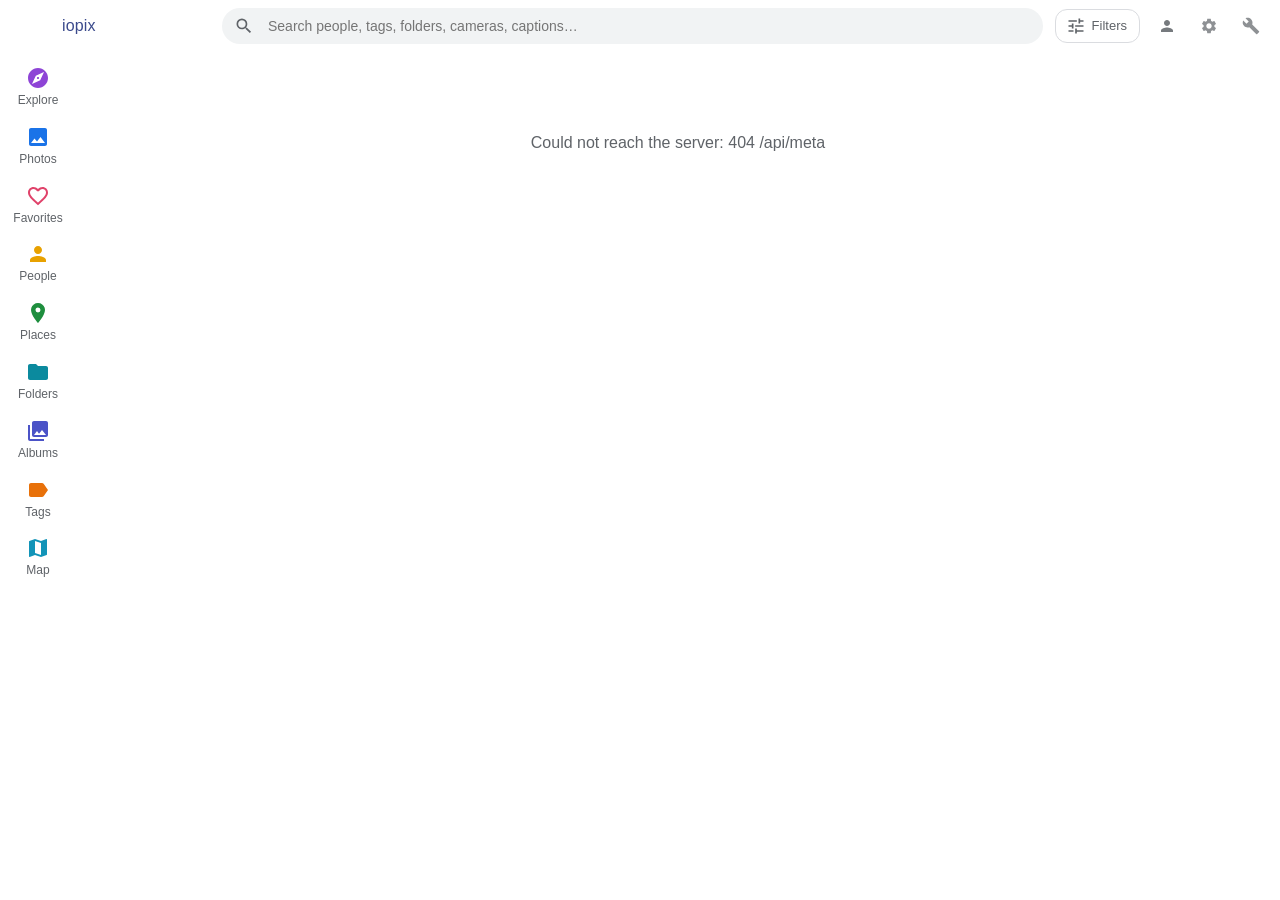
==== commit 1dc4ae84: "v1.63.0: everything open from the code review: digiKam's compatible sidecar naming, uploads streamed" ====
--- a/static/index.html
+++ b/static/index.html
@@ -2,6 +2,7 @@
 <html lang="en">
 <head>
 <meta charset="utf-8">
+<meta http-equiv="Content-Security-Policy" content="default-src 'self'; script-src 'self' 'sha256-Sl/rS+KC0nrtSAjt3RgE5IwLxyv1e0dVtjjbXx89p8I='; style-src 'self' 'unsafe-inline'; img-src 'self' data: blob: https:; media-src 'self' blob:; connect-src 'self'; frame-src https://www.google.com https://maps.google.com; worker-src 'self'; base-uri 'self'; form-action 'self'">
 <meta name="viewport" content="width=device-width, initial-scale=1, viewport-fit=cover">
 <meta name="color-scheme" content="light dark">
 <title>iopix</title>
@@ -39,6 +40,5 @@
 <div id="lightbox" hidden></div>
 <div id="toast" hidden role="status" aria-live="polite"></div>
 <script type="module" src="app.js"></script>
-<script>if ("serviceWorker" in navigator && location.protocol !== "file:") navigator.serviceWorker.register("sw.js").catch(() => {});</script>
 </body>
 </html>
--- a/static/app.css
+++ b/static/app.css
@@ -116,6 +116,7 @@
   background: color-mix(in srgb, var(--hue) calc(var(--mix) + 8%), transparent); color: var(--hue); }
 .page h1.ptitle .pic .ic { width: 22px; height: 22px; }
 .page h1.ptitle .muted { margin-left: -4px; }
+.page h1.ptitle:focus { outline: none; }  /* the title takes focus after a change of page, for screen readers; nothing to see */
 .page h2 { font-size: var(--fs-l); font-weight: 500; margin: 30px 0 12px; display: flex; align-items: baseline; gap: 12px; }
 .page h2 a, .page h2 .lnk, .page h2 .more { font-size: var(--fs-m); font-weight: 400; color: var(--accent); cursor: pointer; }
 .page h2 .muted { font-size: var(--fs-m); font-weight: 400; }
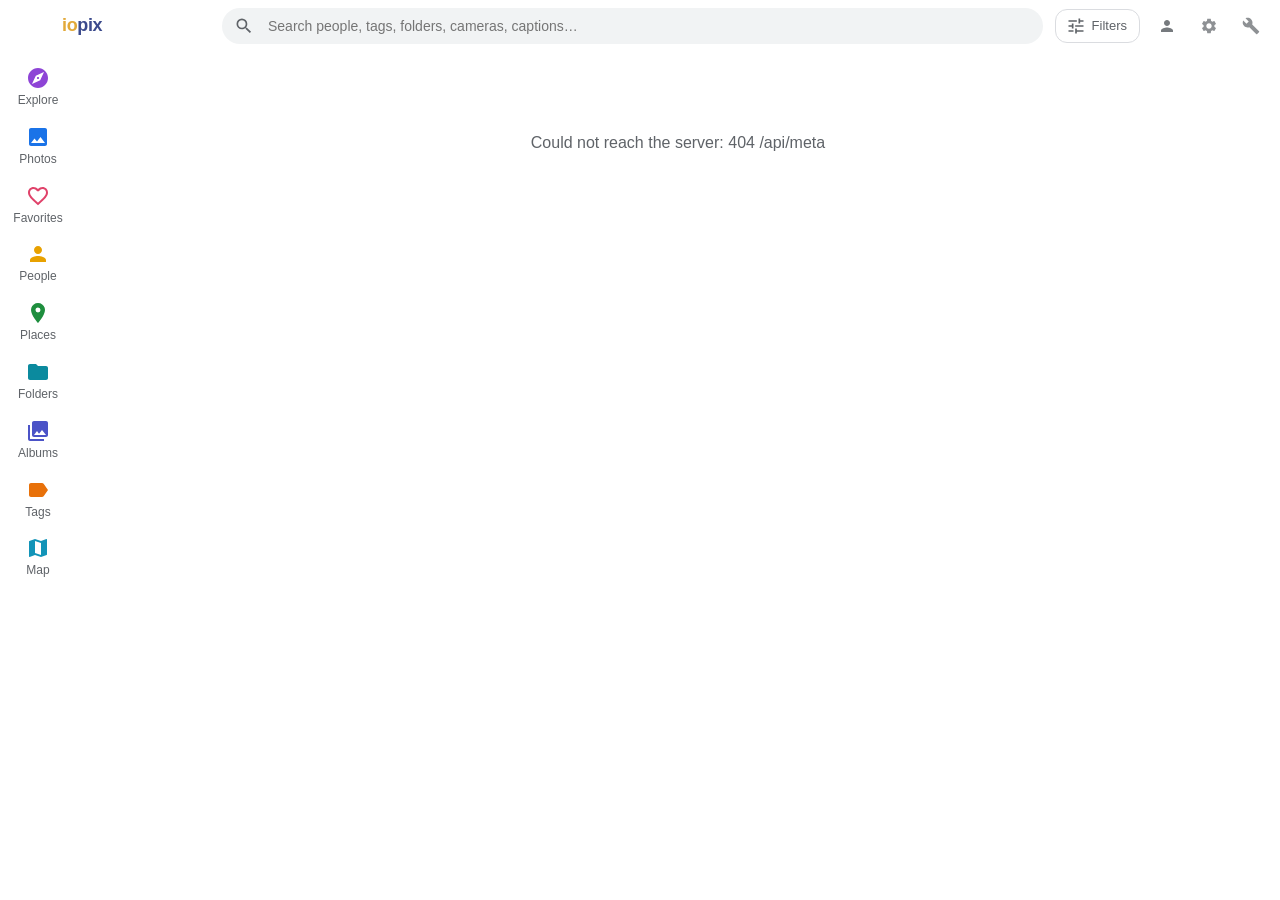
==== commit e343e007: "v1.68.0: the name iopix is written in two colours, as on the app icons: "io" in the sun's gold and "" ====
--- a/static/index.html
+++ b/static/index.html
@@ -18,7 +18,7 @@
 </head>
 <body>
 <header id="topbar">
-  <a class="brand" href="#/explore" title="Home"><span class="logo"></span><span class="brand-name">iopix</span></a>
+  <a class="brand" href="#/explore" title="Home"><span class="logo"></span><span class="brand-name"><span class="io">io</span><span class="pix">pix</span></span></a>
   <div id="search">
     <div id="searchbox">
       <span class="ic" data-ic="search"></span>
--- a/static/app.css
+++ b/static/app.css
@@ -13,6 +13,8 @@
   --z-bar: 20; --z-selbar: 25; --z-panel: 30; --z-lightbox: 100; --z-banner: 120; --z-modal: 150; --z-map: 500; --z-tray: 900; --z-menu: 1000; --z-toast: 2000; --z-top: 3000;
   --bg: #ffffff; --bg2: #f1f3f4; --bg3: #e8eaed; --fg: #202124; --fg2: #5f6368; --line: #dadce0;
   --brand: #4a5aa0; --brand-deep: #3b4a8c; --brand-ink: #3b4a8c;
+  /* the name iopix in two colours (as on the icon): "io" in the sun's gold, "pix" in the sky's indigo; the gold is a shade deeper on white to stay readable */
+  --name-io: #e2a93a; --name-pix: #3b4a8c;
   --accent: #1a73e8; --accent-bg: #e8f0fe; --tile: #e8eaed; --shadow: 0 2px 10px rgba(0,0,0,.18);
   --c-blue: #1a73e8; --c-purple: #8e44d6; --c-rose: #e0426a; --c-amber: #e8a100; --c-green: #1e8e3e; --c-teal: #0b8a9e; --c-orange: #e8710a; --c-cyan: #1294b8; --c-slate: #5f6b7a; --c-indigo: #4b53c7;
   --mix: 12%;
@@ -20,12 +22,14 @@
 }
 :root[data-theme="dark"] { --warn: #fcad70; --danger: #f28b82; --ok: #81c995; --star: #fdd663; --bg: #17181b; --bg2: #24262b; --bg3: #2f3237; --fg: #e8eaed; --fg2: #9aa0a6; --line: #3c4043;
     --brand: #7f8fd0; --brand-deep: #5f6fb4; --brand-ink: #b4bfee;
+    --name-io: #f6cf72; --name-pix: #ffffff;
     --accent: #8ab4f8; --accent-bg: #283447; --tile: #2a2c31; --shadow: 0 2px 12px rgba(0,0,0,.6);
     --c-blue: #8ab4f8; --c-purple: #c58af9; --c-rose: #ff8a9e; --c-amber: #fdd663; --c-green: #81c995; --c-teal: #78d9ec; --c-orange: #fcad70; --c-cyan: #7fd1e8; --c-slate: #a8b4c2; --c-indigo: #a3a9ff;
     --mix: 22%; }
 @media (prefers-color-scheme: dark) {
   :root:not([data-theme="light"]) { --warn: #fcad70; --danger: #f28b82; --ok: #81c995; --star: #fdd663; --bg: #17181b; --bg2: #24262b; --bg3: #2f3237; --fg: #e8eaed; --fg2: #9aa0a6; --line: #3c4043;
     --brand: #7f8fd0; --brand-deep: #5f6fb4; --brand-ink: #b4bfee;
+    --name-io: #f6cf72; --name-pix: #ffffff;
     --accent: #8ab4f8; --accent-bg: #283447; --tile: #2a2c31; --shadow: 0 2px 12px rgba(0,0,0,.6);
     --c-blue: #8ab4f8; --c-purple: #c58af9; --c-rose: #ff8a9e; --c-amber: #fdd663; --c-green: #81c995; --c-teal: #78d9ec; --c-orange: #fcad70; --c-cyan: #7fd1e8; --c-slate: #a8b4c2; --c-indigo: #a3a9ff;
     --mix: 22%; }
@@ -68,6 +72,11 @@
 .brand { display: flex; align-items: center; gap: 10px; width: 196px; flex: none; padding-left: 10px; }  /* 14 + 10 + 14 = 38px: the logo's centre is the side menu's centre */
 .logo { width: 28px; height: 28px; border-radius: var(--r-s); background: url(icons/mark.svg) center / contain no-repeat; }
 .brand-name { font-size: var(--fs-l); font-weight: 500; white-space: nowrap; color: var(--brand-ink); letter-spacing: .01em; }
+.brand-name:has(.io) { font-size: var(--fs-xl); font-weight: 700; letter-spacing: -.02em; }  /* the name is iopix: bold and tight, as on the icon */
+.brand-name .io { color: var(--name-io); } .brand-name .pix { color: var(--name-pix); }
+.signin-brand { display: flex; align-items: center; gap: 10px; margin: -4px 0 14px; }
+.signin-brand .logo { width: 36px; height: 36px; }
+.signin-brand .brand-name, .signin-brand .brand-name:has(.io) { font-size: var(--fs-xxl); }
 #search { position: relative; flex: 1; max-width: 860px; min-width: 0; }
 #searchbox { display: flex; align-items: center; gap: 6px; min-height: 36px; padding: 2px 4px 2px 12px; border-radius: var(--r-pill); background: var(--bg2); color: var(--fg2); }
 #searchbox > .ic { width: 20px; height: 20px; }
@@ -344,6 +353,7 @@
 .tile:hover .tcheck, body.selecting .tcheck { opacity: .75; }
 .tcheck:hover { opacity: 1 !important; }
 .tile.sel { background: var(--accent-bg); }
+.tile.gone { display: none; }  /* moved to the trash a moment ago; the grid is drawn again once the index has caught up */
 .tile.sel img { transform: scale(.86); border-radius: var(--r-s); }
 .tile.sel .tcheck { opacity: 1; color: var(--accent); background: #fff; filter: none; }
 .fbadge { position: absolute; left: 5px; bottom: 4px; width: 14px; height: 14px; color: #fff; filter: drop-shadow(0 0 2px rgba(0,0,0,.8)); pointer-events: none; }
@@ -656,6 +666,9 @@
 .qitems.large .hrow, .qitems.huge .hrow { min-width: 0; flex-direction: column; align-items: stretch; gap: 8px; border: 1px solid var(--line); border-radius: var(--r-m); padding: 8px; }
 .qitems.large .hrow img { width: 100%; height: 200px; border-radius: var(--r-s); }
 .qitems.huge .hrow img { width: 100%; height: 320px; border-radius: var(--r-s); }
+.hrow .qpick { flex: none; margin: 0; }
+.qitems.large .hrow .qpick, .qitems.huge .hrow .qpick { align-self: flex-start; }
+.qoverview .srow { padding: 12px 0; }
 
 .qitems .hrow { transition: opacity .2s, transform .2s; }
 .qitems .hrow.qgone { opacity: 0; transform: scale(.96); }
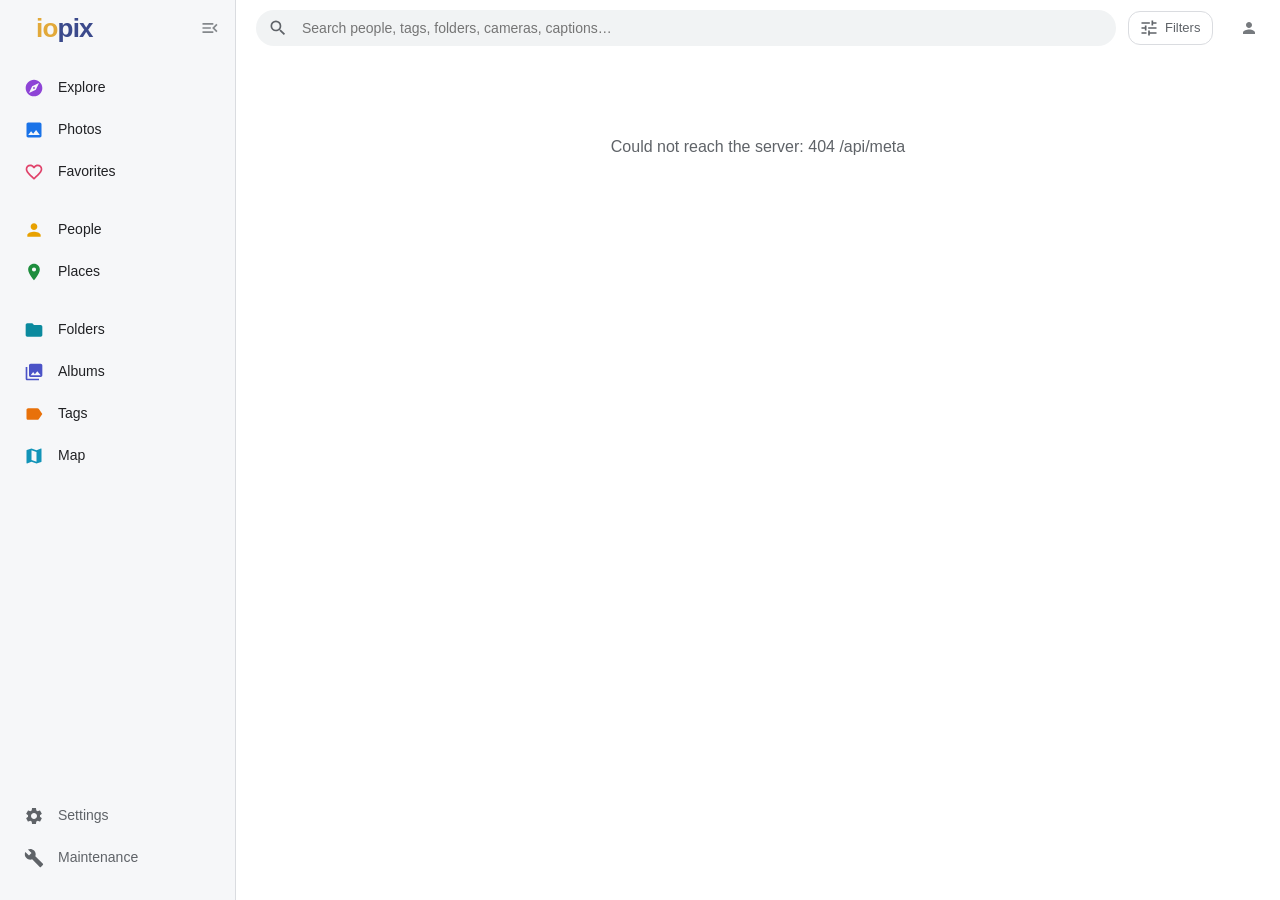
==== commit d59fe92b: "v1.72.0: a sidebar in place of the icon rail. The name iopix sits at the top of a wider sidebar with" ====
--- a/static/index.html
+++ b/static/index.html
@@ -18,7 +18,7 @@
 </head>
 <body>
 <header id="topbar">
-  <a class="brand" href="#/explore" title="Home"><span class="logo"></span><span class="brand-name"><span class="io">io</span><span class="pix">pix</span></span></a>
+  <button id="menubtn" class="iconbtn" title="Show the sidebar" aria-label="Show the sidebar"><span class="ic" data-ic="menu"></span></button>
   <div id="search">
     <div id="searchbox">
       <span class="ic" data-ic="search"></span>
@@ -30,10 +30,14 @@
   </div>
   <button id="filterbtn" class="pillbtn" title="Browse and filter by any metadata"><span class="ic" data-ic="tune"></span><span>Filters</span></button>
   <span id="usermenu"></span>
-  <a class="iconbtn tool" href="#/settings" data-v="settings" title="Settings"><span class="ic" data-ic="gear"></span></a>
-  <a class="iconbtn tool" href="#/maintenance" data-v="maintenance" title="Maintenance"><span class="ic" data-ic="wrench"></span></a>
 </header>
-<nav id="nav"></nav>
+<nav id="nav">
+  <div class="navhead">
+    <a class="brand" href="#/explore" title="Home"><span class="brand-name"><span class="io">io</span><span class="pix">pix</span></span></a>
+    <button id="sidebtn" class="iconbtn"><span class="ic" data-ic="menuOpen"></span></button>
+  </div>
+</nav>
+<div id="navscrim" hidden></div>
 <nav id="crumbbar" class="crumbs" hidden></nav>
 <main id="main"></main>
 <aside id="filters" hidden></aside>
--- a/static/app.css
+++ b/static/app.css
@@ -18,18 +18,19 @@
   --accent: #1a73e8; --accent-bg: #e8f0fe; --tile: #e8eaed; --shadow: 0 2px 10px rgba(0,0,0,.18);
   --c-blue: #1a73e8; --c-purple: #8e44d6; --c-rose: #e0426a; --c-amber: #e8a100; --c-green: #1e8e3e; --c-teal: #0b8a9e; --c-orange: #e8710a; --c-cyan: #1294b8; --c-slate: #5f6b7a; --c-indigo: #4b53c7;
   --mix: 12%;
-  --topbar: 52px; --nav: 76px;
+  --topbar: 56px; --side: 236px; --nav: 0px;  /* --nav: what the docked sidebar takes from the page's left edge (0 when put away) */
+  --side-bg: #f6f7f9;
 }
 :root[data-theme="dark"] { --warn: #fcad70; --danger: #f28b82; --ok: #81c995; --star: #fdd663; --bg: #17181b; --bg2: #24262b; --bg3: #2f3237; --fg: #e8eaed; --fg2: #9aa0a6; --line: #3c4043;
     --brand: #7f8fd0; --brand-deep: #5f6fb4; --brand-ink: #b4bfee;
-    --name-io: #f6cf72; --name-pix: #ffffff;
+    --name-io: #f6cf72; --name-pix: #ffffff; --side-bg: #1e2024;
     --accent: #8ab4f8; --accent-bg: #283447; --tile: #2a2c31; --shadow: 0 2px 12px rgba(0,0,0,.6);
     --c-blue: #8ab4f8; --c-purple: #c58af9; --c-rose: #ff8a9e; --c-amber: #fdd663; --c-green: #81c995; --c-teal: #78d9ec; --c-orange: #fcad70; --c-cyan: #7fd1e8; --c-slate: #a8b4c2; --c-indigo: #a3a9ff;
     --mix: 22%; }
 @media (prefers-color-scheme: dark) {
   :root:not([data-theme="light"]) { --warn: #fcad70; --danger: #f28b82; --ok: #81c995; --star: #fdd663; --bg: #17181b; --bg2: #24262b; --bg3: #2f3237; --fg: #e8eaed; --fg2: #9aa0a6; --line: #3c4043;
     --brand: #7f8fd0; --brand-deep: #5f6fb4; --brand-ink: #b4bfee;
-    --name-io: #f6cf72; --name-pix: #ffffff;
+    --name-io: #f6cf72; --name-pix: #ffffff; --side-bg: #1e2024;
     --accent: #8ab4f8; --accent-bg: #283447; --tile: #2a2c31; --shadow: 0 2px 12px rgba(0,0,0,.6);
     --c-blue: #8ab4f8; --c-purple: #c58af9; --c-rose: #ff8a9e; --c-amber: #fdd663; --c-green: #81c995; --c-teal: #78d9ec; --c-orange: #fcad70; --c-cyan: #7fd1e8; --c-slate: #a8b4c2; --c-indigo: #a3a9ff;
     --mix: 22%; }
@@ -53,8 +54,6 @@
 .pillbtn:disabled { opacity: .45; pointer-events: none; }
 
 /* ---- top bar */
-/* settings and maintenance: small, quiet icons at the top right, not part of the main navigation */
-#topbar a.tool { width: 30px; height: 30px; color: var(--fg2); opacity: .7; }
 #usermenu { margin-left: auto; display: inline-flex; }
 #usermenu .tool { width: 30px; height: 30px; color: var(--fg2); opacity: .85; }
 #usermenu .tool:hover { opacity: 1; background: var(--bg3); }
@@ -65,14 +64,16 @@
 .avatar.big { width: 48px; height: 48px; font-size: var(--fs-xxl); }
 img.avatar { object-fit: cover; }
 .avatar { width: 22px; height: 22px; border-radius: 50%; background: var(--c-amber); color: #1f2730; font-size: var(--fs-s); font-weight: 600; display: inline-flex; align-items: center; justify-content: center; flex: none; }
-body.noadmin #topbar a.tool[href="#/maintenance"] { display: none; }  /* the icons sit alone at the far right; Filters stays with the search box */
-#topbar a.tool .ic, #usermenu .tool .ic { width: 18px; height: 18px; }
-#topbar a.tool:hover, #topbar a.tool.on { opacity: 1; background: var(--bg3); }
-#topbar { position: fixed; inset: 0 0 auto 0; height: var(--topbar); display: flex; align-items: center; gap: 12px; padding: 0 14px; background: var(--bg); z-index: var(--z-bar); }
-.brand { display: flex; align-items: center; gap: 10px; width: 196px; flex: none; padding-left: 10px; }  /* 14 + 10 + 14 = 38px: the logo's centre is the side menu's centre */
+body.noadmin #nav a[data-v="maintenance"] { display: none; }
+#usermenu .tool .ic { width: 18px; height: 18px; }
+/* the search floats at the top of the page, beside the sidebar; the menu button shows only while the sidebar is put away */
+#topbar { position: fixed; inset: 0 0 auto var(--nav); height: var(--topbar); display: flex; align-items: center; gap: 12px; padding: 0 16px 0 20px; background: var(--bg); z-index: var(--z-bar); }
+#menubtn { margin-left: -8px; }
+body.side-docked #menubtn { display: none; }
+.brand { display: flex; align-items: center; min-width: 0; }
 .logo { width: 28px; height: 28px; border-radius: var(--r-s); background: url(icons/mark.svg) center / contain no-repeat; }
 .brand-name { font-size: var(--fs-l); font-weight: 500; white-space: nowrap; color: var(--brand-ink); letter-spacing: .01em; }
-.brand-name:has(.io) { font-size: var(--fs-xl); font-weight: 700; letter-spacing: -.02em; }  /* the name is iopix: bold and tight, as on the icon */
+.brand-name:has(.io) { font-size: 26px; font-weight: 700; letter-spacing: -.03em; }  /* the name is iopix: bold and tight, as on the icon */
 .brand-name .io { color: var(--name-io); } .brand-name .pix { color: var(--name-pix); }
 .signin-brand { display: flex; align-items: center; gap: 10px; margin: -4px 0 14px; }
 .signin-brand .logo { width: 36px; height: 36px; }
@@ -100,19 +101,31 @@
 .sg .kind { margin-left: auto; color: var(--fg2); font-size: var(--fs-s); white-space: nowrap; }
 .sg .sub { color: var(--fg2); font-size: var(--fs-s); margin-left: 6px; }
 
-/* ---- nav rail */
-#nav { position: fixed; top: var(--topbar); bottom: 0; left: 0; width: var(--nav); display: flex; flex-direction: column; align-items: center; gap: 2px; padding-top: 6px; z-index: 10; background: var(--bg); }
-#nav a { width: 68px; padding: 8px 0 6px; border-radius: var(--r-l); display: flex; flex-direction: column; align-items: center; gap: 2px; font-size: var(--fs-s); color: var(--fg2); }
+/* ---- sidebar: the name on top, the destinations in groups, Settings and Maintenance at the foot.
+   Docked (body.side-docked) on a wide screen; otherwise hidden off the left edge and slid over the page (body.side-open). */
+#nav { position: fixed; top: 0; bottom: 0; left: 0; width: var(--side); display: flex; flex-direction: column; gap: 2px; padding: 0 12px; overflow-y: auto; overscroll-behavior: contain;
+  background: var(--side-bg); z-index: var(--z-panel); transform: translateX(-100%); visibility: hidden; transition: transform .2s ease, visibility 0s .2s; }
+body.side-open #nav { transform: none; visibility: visible; transition: transform .2s ease; box-shadow: var(--shadow); }
+body.side-docked #nav { transform: none; visibility: visible; transition: none; z-index: 10; box-shadow: none; border-right: 1px solid var(--line); }
+body.side-docked { --nav: var(--side); }
+#navscrim { position: fixed; inset: 0; z-index: calc(var(--z-panel) - 1); background: rgba(0,0,0,.32); }
+.navhead { display: flex; align-items: center; justify-content: space-between; flex: none; height: var(--topbar); padding-left: 12px; margin-bottom: 10px; }
+#sidebtn { width: 34px; height: 34px; margin-right: -4px; opacity: .75; } #sidebtn:hover { opacity: 1; } #sidebtn .ic { width: 20px; height: 20px; }
+#nav a { flex: none; display: flex; align-items: center; gap: 14px; height: 40px; padding: 0 12px; border-radius: var(--r-m); font-size: var(--fs-base); color: var(--fg); }
 #nav a:hover { background: none; color: var(--fg); }
 #nav a.on { background: color-mix(in srgb, var(--hue, var(--accent)) var(--mix), transparent); color: var(--hue, var(--accent)); font-weight: 600; }
-#nav a .ic { transition: transform .15s; color: var(--hue, var(--fg2)); }  /* each destination's icon in its own colour */
-#nav a:hover .ic { transform: translateY(-1px) scale(1.08); color: var(--hue, var(--fg)); }
+#nav a .ic { width: 20px; height: 20px; transition: transform .15s; color: var(--hue, var(--fg2)); }  /* each destination's icon in its own colour */
+#nav a:hover .ic { transform: scale(1.08); color: var(--hue, var(--fg)); }
 #nav a[data-v="photos"] { --hue: var(--c-blue); } #nav a[data-v="explore"] { --hue: var(--c-purple); } #nav a[data-v="favorites"] { --hue: var(--c-rose); }
 #nav a[data-v="people"] { --hue: var(--c-amber); } #nav a[data-v="places"] { --hue: var(--c-green); }
 #nav a[data-v="tags"] { --hue: var(--c-orange); } #nav a[data-v="map"] { --hue: var(--c-cyan); }
 #nav a[data-v="folders"] { --hue: var(--c-teal); } #nav a[data-v="albums"] { --hue: var(--c-indigo); }
-#status { margin-top: auto; padding: 8px 4px 10px; font-size: var(--fs-xs); color: var(--fg2); text-align: center; line-height: 1.3; }
-#status .bar { height: 3px; border-radius: var(--r-xs); background: var(--bg3); margin: 4px 6px 0; overflow: hidden; }
+#nav a[data-v="settings"], #nav a[data-v="maintenance"] { color: var(--fg2); }
+.navgap { flex: none; height: 14px; }
+#nav .navmore { display: none; }
+.navfoot { margin-top: auto; padding-top: 14px; display: flex; flex-direction: column; gap: 2px; }
+#status { padding: 8px 12px 12px; font-size: var(--fs-xs); color: var(--fg2); line-height: 1.3; }
+#status .bar { height: 3px; border-radius: var(--r-xs); background: var(--bg3); margin: 4px 0 0; overflow: hidden; }
 #status .bar i { display: block; height: 100%; background: var(--accent); }
 
 /* ---- main */
@@ -145,7 +158,12 @@
 .seg { display: inline-flex; border: 1px solid var(--line); border-radius: var(--r-s); overflow: hidden; }
 .seg button { width: 30px; height: 30px; color: var(--fg2); font-size: var(--fs-s); }
 .seg button.on { background: var(--accent-bg); color: var(--accent); font-weight: 600; }
-.stabs { display: flex; flex-wrap: wrap; gap: 6px; margin: 16px 0 6px; padding-bottom: 10px; border-bottom: 1px solid var(--line); }
+/* the tabs of Settings and Maintenance: words on a line, the open one underlined (nothing else on the page looks like this; the buttons are pills) */
+.stabs { display: flex; flex-wrap: wrap; gap: 4px; margin: 14px 0 10px; border-bottom: 1px solid var(--line); }
+.stabs .pillbtn { height: 40px; padding: 0 12px; border: 0; border-radius: 0; background: none; color: var(--fg2); font-weight: 500; position: relative; }
+.stabs .pillbtn:hover { color: var(--fg); background: none; }
+.stabs .pillbtn.on { color: var(--accent); background: none; }
+.stabs .pillbtn.on::after { content: ""; position: absolute; left: 8px; right: 8px; bottom: -1px; height: 3px; border-radius: 3px 3px 0 0; background: var(--accent); }
 .ghead { position: absolute; left: 8px; right: 0; display: flex; align-items: flex-end; padding-bottom: 8px; font-size: var(--fs-base); font-weight: 500; }
 .ghead .n { color: var(--fg2); font-weight: 400; margin-left: 10px; font-size: var(--fs-s); }
 .grow { position: absolute; left: 0; right: 0; display: flex; gap: 4px; }
@@ -341,11 +359,11 @@
 .modal-btns { display: flex; justify-content: flex-end; gap: 8px; margin-top: 20px; }
 .modal .alist .frow.on { opacity: .6; }  /* a zip part already downloaded */
 
-#toast { position: fixed; left: 50%; bottom: 24px; transform: translateX(-50%); background: #323232; color: #fff; padding: 12px 20px; border-radius: var(--r-s); z-index: var(--z-toast); box-shadow: var(--shadow); }
+#toast { position: fixed; left: 50%; bottom: 24px; transform: translateX(-50%); width: max-content; max-width: calc(100vw - 24px); box-sizing: border-box; background: #323232; color: #fff; padding: 12px 20px; border-radius: var(--r-s); z-index: var(--z-toast); box-shadow: var(--shadow); }
 #toast a, #toast .lnk { color: #8ab4f8; margin-left: 16px; cursor: pointer; }
 
 /* ---- selection, favorites, app albums, duplicates */
-#selbar { position: fixed; inset: 0 0 auto 0; height: var(--topbar); z-index: var(--z-selbar); background: var(--bg); display: flex; align-items: center; gap: 8px; padding: 0 16px; box-shadow: 0 1px 6px rgba(0,0,0,.25); }
+#selbar { position: fixed; inset: 0 0 auto var(--nav); height: var(--topbar); z-index: var(--z-selbar); background: var(--bg); display: flex; align-items: center; gap: 8px; padding: 0 16px; box-shadow: 0 1px 6px rgba(0,0,0,.25); }
 #selbar .n { font-size: var(--fs-xl); margin-left: 4px; }
 #selbar .sp { flex: 1; }
 #selbar .pillbtn .ic { width: 20px; height: 20px; }
@@ -353,7 +371,6 @@
 .tile:hover .tcheck, body.selecting .tcheck { opacity: .75; }
 .tcheck:hover { opacity: 1 !important; }
 .tile.sel { background: var(--accent-bg); }
-.tile.gone { display: none; }  /* moved to the trash a moment ago; the grid is drawn again once the index has caught up */
 .tile.sel img { transform: scale(.86); border-radius: var(--r-s); }
 .tile.sel .tcheck { opacity: 1; color: var(--accent); background: #fff; filter: none; }
 .fbadge { position: absolute; left: 5px; bottom: 4px; width: 14px; height: 14px; color: #fff; filter: drop-shadow(0 0 2px rgba(0,0,0,.8)); pointer-events: none; }
@@ -589,14 +606,15 @@
 #selbar .pillbtn { height: 34px; }
 
 /* the update banner: bottom right, above everything but dialogs */
-#updbanner, #dkbanner { position: fixed; right: 16px; bottom: 16px; z-index: var(--z-banner); display: flex; gap: 12px; align-items: center; max-width: 520px; padding: 12px 10px 12px 14px;
+/* the cards (an update, digiKam's state) stack in one corner, each as tall as its words need */
+#banners { position: fixed; right: 16px; bottom: 16px; z-index: var(--z-banner); display: flex; flex-direction: column; align-items: flex-end; gap: 8px; max-width: 520px; }
+#updbanner, #dkbanner { display: flex; gap: 12px; align-items: center; max-width: 100%; box-sizing: border-box; padding: 12px 10px 12px 14px;
   background: var(--bg); border-radius: var(--r-l); box-shadow: var(--shadow); border: 1px solid color-mix(in srgb, var(--brand) 35%, transparent); font-size: var(--fs-m); }
 #updbanner .ic-wrap, #dkbanner .ic-wrap { width: 34px; height: 34px; border-radius: var(--r-m); flex: none; display: inline-flex; align-items: center; justify-content: center; color: #fff;
   background: var(--brand-deep); }
 #updbanner .ic-wrap .ic, #dkbanner .ic-wrap .ic { width: 20px; height: 20px; }
 #updbanner .muted, #dkbanner .muted { font-size: var(--fs-s); margin-top: 2px; white-space: normal; }
 #updbanner .pillbtn, #dkbanner .pillbtn { height: 32px; }
-body:has(#dkbanner) #updbanner { bottom: 96px; }  /* both at once: the update card sits above the digiKam card */
 
 /* metadata consistency: the summary tiles are the filter; everything in one column */
 .cpage .ctools { display: flex; gap: 8px; flex-wrap: wrap; align-items: center; margin: 16px 0 4px; }
@@ -701,7 +719,7 @@
 
 /* Crop */
 .facebox.cropbox { border-color: #fff; box-shadow: 0 0 0 100vmax rgba(0, 0, 0, .45); cursor: move; border-radius: var(--r-xs); }
-.cropbar { position: absolute; left: 50%; bottom: 18px; transform: translateX(-50%); z-index: var(--z-menu); display: flex; gap: 8px; align-items: center; background: var(--bg); color: var(--fg); border-radius: var(--r-pill); padding: 6px 8px 6px 14px; box-shadow: var(--shadow); font-size: var(--fs-m); }
+.cropbar { position: absolute; left: 50%; bottom: 18px; transform: translateX(-50%); width: max-content; max-width: calc(100% - 24px); box-sizing: border-box; z-index: var(--z-menu); display: flex; flex-wrap: wrap; gap: 8px; align-items: center; background: var(--bg); color: var(--fg); border-radius: var(--r-pill); padding: 6px 8px 6px 14px; box-shadow: var(--shadow); font-size: var(--fs-m); }
 .cropbar span { min-width: 72px; font-variant-numeric: tabular-nums; }
 
 /* Folder properties */
@@ -746,7 +764,8 @@
 .fpinlabel { font-size: var(--fs-m); max-width: 240px; }
 .modal.svmodal { width: min(960px, 94vw); } .svframe { width: 100%; height: min(62vh, 560px); border: 0; border-radius: var(--r-m); background: var(--bg3); }
 .leaflet-control-layers { border-radius: var(--r-m) !important; font-size: var(--fs-m); }
-#reloadnote { position: fixed; left: 50%; bottom: 18px; transform: translateX(-50%); z-index: var(--z-top); display: flex; gap: 10px; align-items: center; background: var(--bg); color: var(--fg); padding: 8px 8px 8px 16px; border-radius: var(--r-pill); box-shadow: var(--shadow); font-size: var(--fs-m); }
+#reloadnote { position: fixed; left: 50%; bottom: 18px; transform: translateX(-50%); width: max-content; max-width: calc(100vw - 24px); box-sizing: border-box; z-index: var(--z-top); display: flex; gap: 10px; align-items: center; background: var(--bg); color: var(--fg); padding: 8px 8px 8px 16px; border-radius: var(--r-pill); box-shadow: var(--shadow); font-size: var(--fs-m); }
+#reloadnote .pillbtn, #reloadnote .iconbtn { flex: none; }  /* the words wrap, the buttons do not */
 .pphead { font-size: var(--fs-s); text-transform: uppercase; letter-spacing: .04em; padding: 8px 8px 2px; }
 .alist .frow.near .nm { font-weight: 500; }
 .pgroup { margin-bottom: 22px; border-radius: var(--r-l); }
@@ -797,12 +816,15 @@
   .cbulk { left: 0; bottom: calc(56px + env(safe-area-inset-bottom)); }
   /* ---- small screens: bottom nav, full-width filters, no hover-only controls */
   :root { --topbar: 48px; --nav: 0px; }
-  .brand { display: none; }
-  #topbar { gap: 8px; padding: 0 8px; }
+  #menubtn, #navscrim, .navhead, .navgap, .navfoot, #nav a[data-v="settings"], #nav a[data-v="maintenance"] { display: none; }  /* Settings and Maintenance are under More */
+  #topbar { gap: 8px; padding: 0 8px; left: 0; }
   #filterbtn span:last-child { display: none; }
   #filterbtn { padding: 0 8px; border: 0; }
-  #nav { top: auto; bottom: 0; left: 0; right: 0; width: auto; height: 56px; flex-direction: row; justify-content: flex-start; overflow-x: auto; padding: 0; border-top: 1px solid var(--line); }
-  #nav a { width: auto; min-width: 62px; flex: 1; border-radius: 0; }
+  #nav { top: auto; bottom: 0; left: 0; right: 0; width: auto; height: 56px; flex-direction: row; justify-content: flex-start; overflow-x: auto; padding: 0; gap: 0;
+    border-top: 1px solid var(--line); border-right: 0; background: var(--bg); transform: none; visibility: visible; transition: none; box-shadow: none; z-index: 10; }
+  #nav a { width: auto; min-width: 62px; flex: 1; border-radius: 0; height: auto; flex-direction: column; gap: 2px; padding: 8px 0 6px; font-size: var(--fs-s); color: var(--fg2); }
+  #nav a .ic { width: 24px; height: 24px; }
+  #nav .navmore { display: flex; }
   #nav { padding-bottom: env(safe-area-inset-bottom); height: calc(56px + env(safe-area-inset-bottom)); }
   #main, #filters { bottom: calc(56px + env(safe-area-inset-bottom)); }
   #topbar { padding-top: env(safe-area-inset-top); height: calc(var(--topbar) + env(safe-area-inset-top)); }
@@ -842,7 +864,11 @@
   .gbar .dlbtn span:last-child { display: none; }
   .gbar select { max-width: 120px; }
   #scrub .ribbon { width: 10px; } #scrub .pos { font-size: var(--fs-xs); padding: 0 5px; } #scrub .bubble .bth img { width: 44px; height: 44px; }
-  #updbanner, #dkbanner { left: 8px; right: 8px; bottom: calc(64px + env(safe-area-inset-bottom)); max-width: none; } body:has(#dkbanner) #updbanner { bottom: calc(150px + env(safe-area-inset-bottom)); }
+  /* the cards wrap on phones: icon, words and the close on the first row, the buttons on their own row below */
+  #banners { left: 8px; right: 8px; bottom: calc(64px + env(safe-area-inset-bottom)); max-width: none; align-items: stretch; }
+  #updbanner, #dkbanner { flex-wrap: wrap; justify-content: flex-end; gap: 10px; padding: 12px; }
+  #updbanner > div, #dkbanner > div { flex: 1 1 200px; min-width: 0; }
+  #updbanner .pillbtn, #dkbanner .pillbtn { order: 1; }
   #topbar { padding: env(safe-area-inset-top) 8px 0 8px; height: calc(var(--topbar) + env(safe-area-inset-top)); }
   #selbar { padding: env(safe-area-inset-top) 6px 0 6px; height: calc(var(--topbar) + env(safe-area-inset-top)); overflow-x: auto; scrollbar-width: none; }
   #selbar .pillbtn > span:not(.ic), #selbar .lnk { display: none; }  /* icons only: every action stays on screen */
@@ -879,7 +905,9 @@
   /* Bottom-anchored pieces on phones: above the bottom bar, clear of the home indicator */
   #scrub { top: calc(var(--topbar) + env(safe-area-inset-top) + 8px); bottom: calc(64px + env(safe-area-inset-bottom)); }
   body.crumbed #scrub { top: calc(var(--topbar) + env(safe-area-inset-top) + 44px); }
-  #toast { bottom: calc(68px + env(safe-area-inset-bottom)); max-width: calc(100vw - 24px); }
+  #toast { bottom: calc(68px + env(safe-area-inset-bottom)); }
+  #reloadnote { bottom: calc(68px + env(safe-area-inset-bottom)); border-radius: var(--r-l); }  /* above the bottom bar; the words may take two lines */
+  html.vpshort #reloadnote { bottom: 68px; }
   .cbulk { bottom: calc(56px + env(safe-area-inset-bottom)); }
   .gbar { height: 42px; }
   html.vpshort #nav { padding-bottom: 0; height: 56px; }
@@ -895,7 +923,7 @@
   .page.psz-s .cards.people { grid-template-columns: repeat(auto-fill, minmax(68px, 1fr)); } .page.psz-l .cards.people { grid-template-columns: repeat(auto-fill, minmax(140px, 1fr)); }
   .mapbar { flex-wrap: wrap; right: 12px; } .mapbar .mapfind input { width: 150px; } .mapbar .mapfind .mapsr { width: min(340px, 90vw); }
   #selbar .pillbtn.selic { width: 34px; }
-  #topbar a.tool, #usermenu .tool { width: 40px; height: 40px; } #topbar a.tool .ic, #usermenu .tool .ic { width: 22px; height: 22px; }
+  #usermenu .tool { width: 40px; height: 40px; } #usermenu .tool .ic { width: 22px; height: 22px; }
 }
 
 /* ==== touch screens ==== */
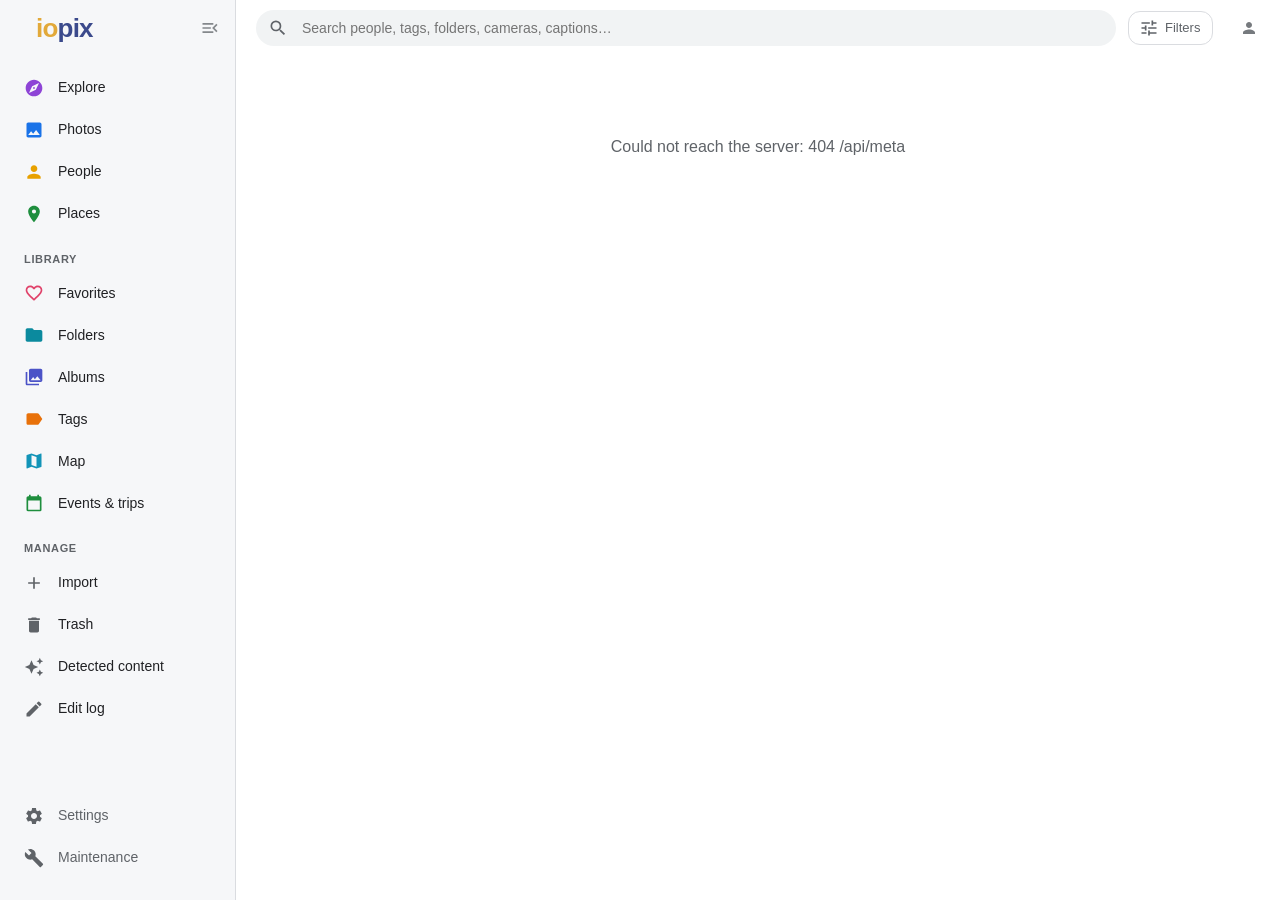
==== commit a0628ca0: "v1.117.0: The iopix name opens the other ioThing apps. When other apps of the suite are registered (" ====
--- a/static/index.html
+++ b/static/index.html
@@ -2,7 +2,7 @@
 <html lang="en">
 <head>
 <meta charset="utf-8">
-<meta http-equiv="Content-Security-Policy" content="default-src 'self'; script-src 'self' 'sha256-Sl/rS+KC0nrtSAjt3RgE5IwLxyv1e0dVtjjbXx89p8I='; style-src 'self' 'unsafe-inline'; img-src 'self' data: blob: https:; media-src 'self' blob:; connect-src 'self'; frame-src https://www.google.com https://maps.google.com; worker-src 'self'; base-uri 'self'; form-action 'self'">
+<meta http-equiv="Content-Security-Policy" content="default-src 'self'; script-src 'self' 'sha256-Sl/rS+KC0nrtSAjt3RgE5IwLxyv1e0dVtjjbXx89p8I='; style-src 'self' 'unsafe-inline'; img-src 'self' data: blob: https: http:; media-src 'self' blob:; connect-src 'self'; frame-src https://www.google.com https://maps.google.com; worker-src 'self'; base-uri 'self'; form-action 'self'">
 <meta name="viewport" content="width=device-width, initial-scale=1, viewport-fit=cover">
 <meta name="color-scheme" content="light dark">
 <title>iopix</title>
--- a/static/app.css
+++ b/static/app.css
@@ -75,6 +75,19 @@
 .brand-name { font-size: var(--fs-l); font-weight: 500; white-space: nowrap; color: var(--brand-ink); letter-spacing: .01em; }
 .brand-name:has(.io) { font-size: 26px; font-weight: 700; letter-spacing: -.03em; }  /* the name is iopix: bold and tight, as on the icon */
 .brand-name .io { color: var(--name-io); } .brand-name .pix { color: var(--name-pix); }
+/* the suite's other apps (static/js/suite.js): with other ioThing apps installed, the name top left opens a menu of them */
+.suitebtn { flex: none; display: inline-flex; align-items: center; gap: 2px; height: 40px; padding: 0 8px 0 12px; border-radius: var(--r-m); }
+.suitebtn:hover, .suitebtn:focus-visible, .suitebtn[aria-expanded] { background: var(--bg3); }
+.suitebtn .ic { width: 20px; height: 20px; color: var(--fg2); transition: transform .15s; }
+.suitebtn[aria-expanded] .ic { transform: rotate(180deg); }
+#suitebtn { display: none; }
+.suitepop { position: fixed; z-index: var(--z-menu); display: grid; grid-template-columns: repeat(var(--cols, 3), minmax(92px, max-content)); gap: 4px; padding: 8px;
+  background: var(--bg); color: var(--fg); border-radius: var(--r-l); box-shadow: var(--shadow); }
+.apptile { display: flex; flex-direction: column; align-items: center; gap: 6px; padding: 10px 8px 8px; border-radius: var(--r-m); color: var(--fg); text-align: center; }
+.apptile:hover, .apptile:focus-visible { background: var(--bg2); text-decoration: none; }
+.appic { width: 44px; height: 44px; border-radius: var(--r-m); object-fit: contain; }
+.appic.fb { display: inline-flex; align-items: center; justify-content: center; color: #fff; font-weight: 700; font-size: var(--fs-xl); }
+.appnm { font-size: var(--fs-s); white-space: nowrap; }
 .signin-brand { display: flex; align-items: center; gap: 10px; margin: -4px 0 14px; }
 .signin-brand .logo { width: 36px; height: 36px; }
 .signin-brand .brand-name, .signin-brand .brand-name:has(.io) { font-size: var(--fs-xxl); }
@@ -122,6 +135,10 @@
 #nav a[data-v="folders"] { --hue: var(--c-teal); } #nav a[data-v="albums"] { --hue: var(--c-indigo); }
 #nav a[data-v="settings"], #nav a[data-v="maintenance"] { color: var(--fg2); }
 .navgap { flex: none; height: 14px; }
+.navsec { flex: none; padding: 0 12px 4px; font-size: 11px; font-weight: 600; letter-spacing: .06em; text-transform: uppercase; color: var(--fg2); }
+.navmanage { display: flex; flex-direction: column; gap: 2px; }
+body.noadmin #nav .navmanage { display: none; }
+#nav a[data-v="events"] { --hue: var(--c-green); }
 #nav .navmore { display: none; }
 .navfoot { margin-top: auto; padding-top: 14px; display: flex; flex-direction: column; gap: 2px; }
 #status { padding: 8px 12px 12px; font-size: var(--fs-xs); color: var(--fg2); line-height: 1.3; }
@@ -215,6 +232,9 @@
 .pills { display: flex; flex-wrap: wrap; gap: 8px; }
 .pill { display: inline-flex; align-items: center; gap: 8px; height: 34px; padding: 0 14px; border: 1px solid var(--line); border-radius: var(--r-pill); cursor: pointer; }
 .pill b { font-weight: 400; color: var(--fg2); font-size: var(--fs-s); }
+.bdays { margin: 0 0 4px; align-items: center; } .bdays:empty { display: none; }
+.bdays .pill { padding-left: 4px; } .bdays .pill img { width: 26px; height: 26px; border-radius: 50%; object-fit: cover; }
+.bdays .pill.today { border-color: var(--accent); }
 /* the summary at the top of Explore: one tinted card per number, each with its own hue */
 .stats { display: grid; grid-template-columns: repeat(auto-fill, minmax(150px, 1fr)); gap: 8px; margin: 10px 0 0; }
 .stat { position: relative; display: flex; flex-direction: row; align-items: center; gap: 10px; padding: 8px 12px; border-radius: var(--r-l); color: var(--fg); overflow: hidden; text-decoration: none;
@@ -391,6 +411,12 @@
 .duprow { display: flex; flex-wrap: wrap; gap: 14px; margin-top: 8px; }
 .dupitem { max-width: 300px; min-width: 0; }
 .dupitem .nm { margin-top: 6px; font-size: var(--fs-m); overflow: hidden; text-overflow: ellipsis; white-space: nowrap; }
+/* the suggestion pages' cards: a fixed-width tile with the lines and buttons below it; --sugg-w sets the column */
+.sugg-item { --sugg-w: 220px; width: var(--sugg-w); }
+.sugg-tile { width: var(--sugg-w); height: 165px; }
+.h3row { display: flex; gap: 12px; align-items: center; }
+.btnrow { display: flex; gap: 6px; margin-top: 4px; flex-wrap: wrap; }
+.wfull { width: 100%; }
 .dupitem .sb { font-size: var(--fs-s); }
 
 /* ---- editing */
@@ -633,8 +659,6 @@
 .pillbtn.danger { background: var(--danger); border-color: var(--danger); color: #fff; }
 .pillbtn.danger:hover { background: var(--danger); }
 .pillbtn.danger .ic { color: #fff; }
-.delthumbs { display: flex; flex-wrap: wrap; gap: 4px; align-items: center; margin: 4px 0 10px; }
-.delthumbs img { width: 52px; height: 52px; object-fit: cover; border-radius: var(--r-s); }
 
 /* change log */
 .hlist { display: flex; flex-direction: column; }
@@ -693,6 +717,7 @@
 
 /* Maintenance › models: what the chosen model is, and how the others compare */
 .mtable .mwhat { font-size: var(--fs-s); margin-top: 4px; max-width: 360px; }
+.mtable .mmulti + .mmulti { margin-top: 8px; }
 .mcompare { margin-top: 6px; font-size: var(--fs-s); }
 .mcompare summary { cursor: pointer; color: var(--accent); }
 .mopts { display: grid; gap: 8px; margin-top: 8px; max-width: 420px; }
@@ -764,8 +789,8 @@
 .fpinlabel { font-size: var(--fs-m); max-width: 240px; }
 .modal.svmodal { width: min(960px, 94vw); } .svframe { width: 100%; height: min(62vh, 560px); border: 0; border-radius: var(--r-m); background: var(--bg3); }
 .leaflet-control-layers { border-radius: var(--r-m) !important; font-size: var(--fs-m); }
-#reloadnote { position: fixed; left: 50%; bottom: 18px; transform: translateX(-50%); width: max-content; max-width: calc(100vw - 24px); box-sizing: border-box; z-index: var(--z-top); display: flex; gap: 10px; align-items: center; background: var(--bg); color: var(--fg); padding: 8px 8px 8px 16px; border-radius: var(--r-pill); box-shadow: var(--shadow); font-size: var(--fs-m); }
-#reloadnote .pillbtn, #reloadnote .iconbtn { flex: none; }  /* the words wrap, the buttons do not */
+#reloadnote, #libnote { position: fixed; left: 50%; bottom: 18px; transform: translateX(-50%); width: max-content; max-width: calc(100vw - 24px); box-sizing: border-box; z-index: var(--z-top); display: flex; gap: 10px; align-items: center; background: var(--bg); color: var(--fg); padding: 8px 8px 8px 16px; border-radius: var(--r-pill); box-shadow: var(--shadow); font-size: var(--fs-m); }
+#reloadnote .pillbtn, #reloadnote .iconbtn, #libnote .pillbtn, #libnote .iconbtn { flex: none; }  /* the words wrap, the buttons do not */
 .pphead { font-size: var(--fs-s); text-transform: uppercase; letter-spacing: .04em; padding: 8px 8px 2px; }
 .alist .frow.near .nm { font-weight: 500; }
 .pgroup { margin-bottom: 22px; border-radius: var(--r-l); }
@@ -816,8 +841,10 @@
   .cbulk { left: 0; bottom: calc(56px + env(safe-area-inset-bottom)); }
   /* ---- small screens: bottom nav, full-width filters, no hover-only controls */
   :root { --topbar: 48px; --nav: 0px; }
-  #menubtn, #navscrim, .navhead, .navgap, .navfoot, #nav a[data-v="settings"], #nav a[data-v="maintenance"] { display: none; }  /* Settings and Maintenance are under More */
+  #menubtn, #navscrim, .navhead, .navgap, .navsec, .navmanage, .navfoot, #nav a[data-v="settings"], #nav a[data-v="maintenance"] { display: none; }  /* Settings and Maintenance are under More */
   #topbar { gap: 8px; padding: 0 8px; left: 0; }
+  #suitebtn { display: inline-flex; height: 40px; padding: 0 2px 0 6px; }  /* the sidebar is the bottom bar here: the menu of other apps is in the top bar */
+  #suitebtn .brand-name:has(.io) { font-size: 20px; }
   #filterbtn span:last-child { display: none; }
   #filterbtn { padding: 0 8px; border: 0; }
   #nav { top: auto; bottom: 0; left: 0; right: 0; width: auto; height: 56px; flex-direction: row; justify-content: flex-start; overflow-x: auto; padding: 0; gap: 0;
@@ -879,7 +906,7 @@
   input, select, textarea, #q, .einput, .mtable .mpick, .modal input[type=file], .gbar select, #selbar select { font-size: var(--fs-l); }  /* under 16px, iOS zooms the whole page in when a field gets focus */
   #nav { overflow: hidden; justify-content: space-around; padding-bottom: env(safe-area-inset-bottom); height: calc(56px + env(safe-area-inset-bottom)); }
   #nav a, #nav .navmore { min-width: 0; flex: 1; width: auto; border-radius: 0; }
-  #nav a[data-v="favorites"], #nav a[data-v="folders"], #nav a[data-v="albums"], #nav a[data-v="tags"], #nav a[data-v="map"] { display: none; }
+  #nav a[data-v="favorites"], #nav a[data-v="folders"], #nav a[data-v="albums"], #nav a[data-v="tags"], #nav a[data-v="map"], #nav a[data-v="events"] { display: none; }
   .navmore { display: flex; flex-direction: column; align-items: center; gap: 2px; padding: 8px 0 6px; font-size: var(--fs-s); color: var(--fg2); background: none; border: 0; font-family: inherit; }
   .navmore.on { color: var(--accent); font-weight: 600; }
   #main, #filters { bottom: calc(56px + env(safe-area-inset-bottom)); }
@@ -906,8 +933,8 @@
   #scrub { top: calc(var(--topbar) + env(safe-area-inset-top) + 8px); bottom: calc(64px + env(safe-area-inset-bottom)); }
   body.crumbed #scrub { top: calc(var(--topbar) + env(safe-area-inset-top) + 44px); }
   #toast { bottom: calc(68px + env(safe-area-inset-bottom)); }
-  #reloadnote { bottom: calc(68px + env(safe-area-inset-bottom)); border-radius: var(--r-l); }  /* above the bottom bar; the words may take two lines */
-  html.vpshort #reloadnote { bottom: 68px; }
+  #reloadnote, #libnote { bottom: calc(68px + env(safe-area-inset-bottom)); border-radius: var(--r-l); }  /* above the bottom bar; the words may take two lines */
+  html.vpshort #reloadnote, html.vpshort #libnote { bottom: 68px; }
   .cbulk { bottom: calc(56px + env(safe-area-inset-bottom)); }
   .gbar { height: 42px; }
   html.vpshort #nav { padding-bottom: 0; height: 56px; }
@@ -931,3 +958,15 @@
   .lb-strip { transform: translateY(calc(100% - 14px)); } .lb-strip .grip { height: 6px; top: 4px; }
   .chip button, .ichip .tx { min-width: 32px; min-height: 32px; } .tact, .seg button, .eseg button { min-width: 36px; min-height: 36px; } .frow, .trow { min-height: 40px; }
 }
+
+/* ==== inside the iopix app (html.inapp, ?app=1): the app's own tab bar replaces the sidebar and the bottom bar ==== */
+html.inapp #nav, html.inapp #sidebtn, html.inapp #menubtn, html.inapp #navscrim, html.inapp #suitebtn { display: none !important; }
+html.inapp body, html.inapp body.side-docked { --nav: 0px; }
+html.inapp #main, html.inapp #filters, html.inapp .cbulk { bottom: 0; }
+html.inapp #scrub { bottom: 8px; } html.inapp #toast, html.inapp #reloadnote { bottom: 16px; } html.inapp #banners { bottom: 16px; }
+
+/* chapter thumbnails under a video (videos.py) */
+.lb-chapters { position: absolute; left: 0; right: 0; bottom: 64px; z-index: 5; display: flex; gap: 6px; justify-content: center; padding: 6px 10px; overflow-x: auto; pointer-events: auto; }
+.lb-chapters button { flex: none; border: 0; background: rgba(0,0,0,.55); color: #fff; padding: 0; border-radius: var(--r-s); cursor: pointer; display: flex; flex-direction: column; align-items: center; overflow: hidden; }
+.lb-chapters img { height: 48px; display: block; }
+.lb-chapters span { font-size: 11px; padding: 1px 4px; }
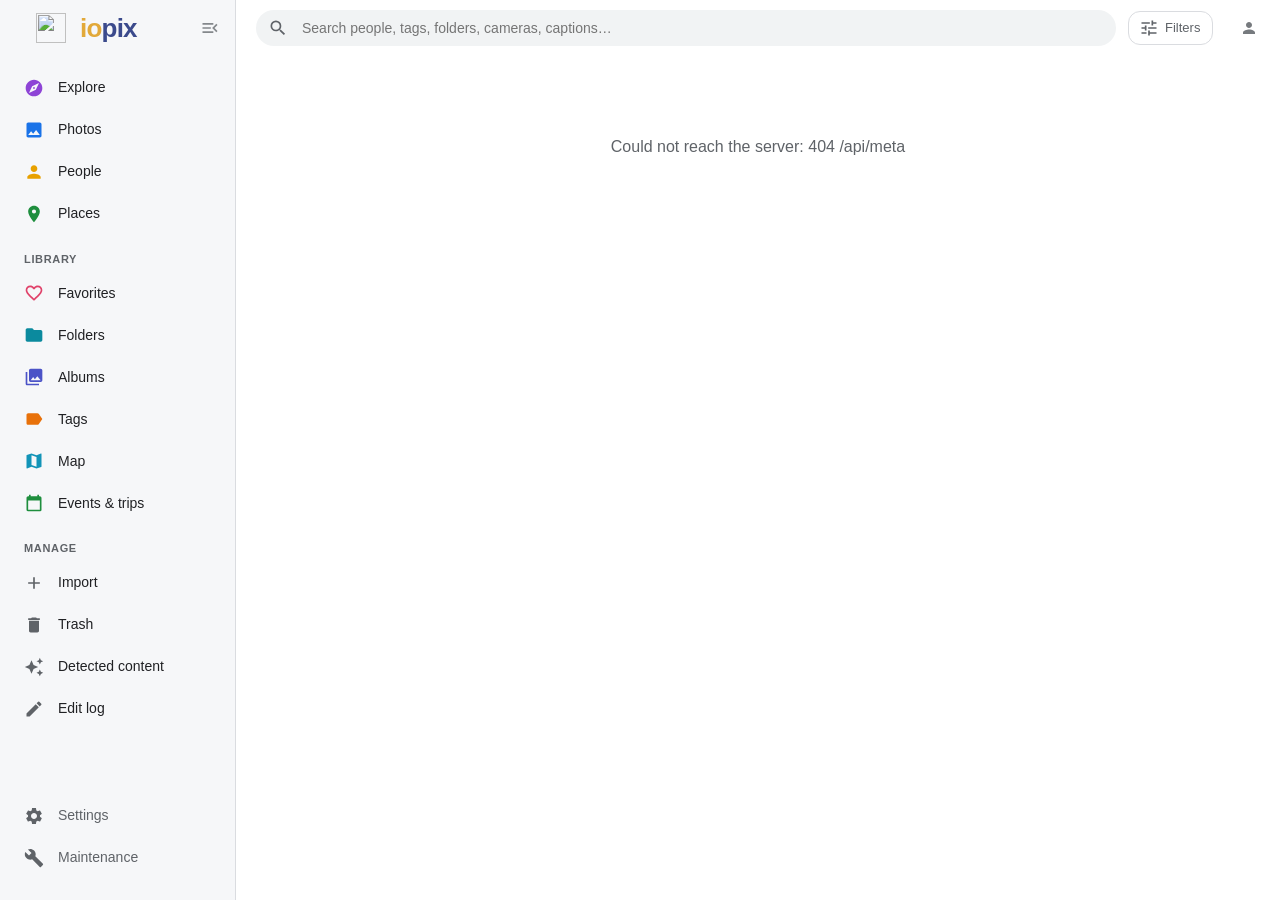
==== commit f023e88a: "v1.117.1: The iopix logo sits beside the name and opens the other ioThing apps. The sidebar shows th" ====
--- a/static/index.html
+++ b/static/index.html
@@ -33,7 +33,7 @@
 </header>
 <nav id="nav">
   <div class="navhead">
-    <a class="brand" href="#/explore" title="Home"><span class="brand-name"><span class="io">io</span><span class="pix">pix</span></span></a>
+    <a class="brand" href="#/explore" title="Home"><img src="icons/mark.svg" alt="" class="brand-mark"><span class="brand-name"><span class="io">io</span><span class="pix">pix</span></span></a>
     <button id="sidebtn" class="iconbtn"><span class="ic" data-ic="menuOpen"></span></button>
   </div>
 </nav>
--- a/static/app.css
+++ b/static/app.css
@@ -70,16 +70,17 @@
 #topbar { position: fixed; inset: 0 0 auto var(--nav); height: var(--topbar); display: flex; align-items: center; gap: 12px; padding: 0 16px 0 20px; background: var(--bg); z-index: var(--z-bar); }
 #menubtn { margin-left: -8px; }
 body.side-docked #menubtn { display: none; }
-.brand { display: flex; align-items: center; min-width: 0; }
+.brand { display: flex; align-items: center; gap: 8px; min-width: 0; }
 .logo { width: 28px; height: 28px; border-radius: var(--r-s); background: url(icons/mark.svg) center / contain no-repeat; }
 .brand-name { font-size: var(--fs-l); font-weight: 500; white-space: nowrap; color: var(--brand-ink); letter-spacing: .01em; }
 .brand-name:has(.io) { font-size: 26px; font-weight: 700; letter-spacing: -.03em; }  /* the name is iopix: bold and tight, as on the icon */
 .brand-name .io { color: var(--name-io); } .brand-name .pix { color: var(--name-pix); }
-/* the suite's other apps (static/js/suite.js): with other ioThing apps installed, the name top left opens a menu of them */
-.suitebtn { flex: none; display: inline-flex; align-items: center; gap: 2px; height: 40px; padding: 0 8px 0 12px; border-radius: var(--r-m); }
+/* the suite's other apps (static/js/suite.js): with other ioThing apps installed, the logo top left opens a menu of them */
+.brand-mark { width: 30px; height: 30px; flex: none; }
+#nav .navhead div.brand { padding-left: 12px; }  /* the logo stays where it is when it becomes the button */
+#nav .navhead a.brand-home { display: inline; height: auto; padding: 0; border-radius: 0; }
+.suitebtn { flex: none; display: inline-flex; align-items: center; justify-content: center; width: 40px; height: 40px; margin: 0 -5px; border-radius: var(--r-m); }
 .suitebtn:hover, .suitebtn:focus-visible, .suitebtn[aria-expanded] { background: var(--bg3); }
-.suitebtn .ic { width: 20px; height: 20px; color: var(--fg2); transition: transform .15s; }
-.suitebtn[aria-expanded] .ic { transform: rotate(180deg); }
 #suitebtn { display: none; }
 .suitepop { position: fixed; z-index: var(--z-menu); display: grid; grid-template-columns: repeat(var(--cols, 3), minmax(92px, max-content)); gap: 4px; padding: 8px;
   background: var(--bg); color: var(--fg); border-radius: var(--r-l); box-shadow: var(--shadow); }
@@ -843,8 +844,7 @@
   :root { --topbar: 48px; --nav: 0px; }
   #menubtn, #navscrim, .navhead, .navgap, .navsec, .navmanage, .navfoot, #nav a[data-v="settings"], #nav a[data-v="maintenance"] { display: none; }  /* Settings and Maintenance are under More */
   #topbar { gap: 8px; padding: 0 8px; left: 0; }
-  #suitebtn { display: inline-flex; height: 40px; padding: 0 2px 0 6px; }  /* the sidebar is the bottom bar here: the menu of other apps is in the top bar */
-  #suitebtn .brand-name:has(.io) { font-size: 20px; }
+  #suitebtn { display: inline-flex; margin: 0; }  /* the sidebar is the bottom bar here: the logo that opens the other apps is in the top bar */
   #filterbtn span:last-child { display: none; }
   #filterbtn { padding: 0 8px; border: 0; }
   #nav { top: auto; bottom: 0; left: 0; right: 0; width: auto; height: 56px; flex-direction: row; justify-content: flex-start; overflow-x: auto; padding: 0; gap: 0;
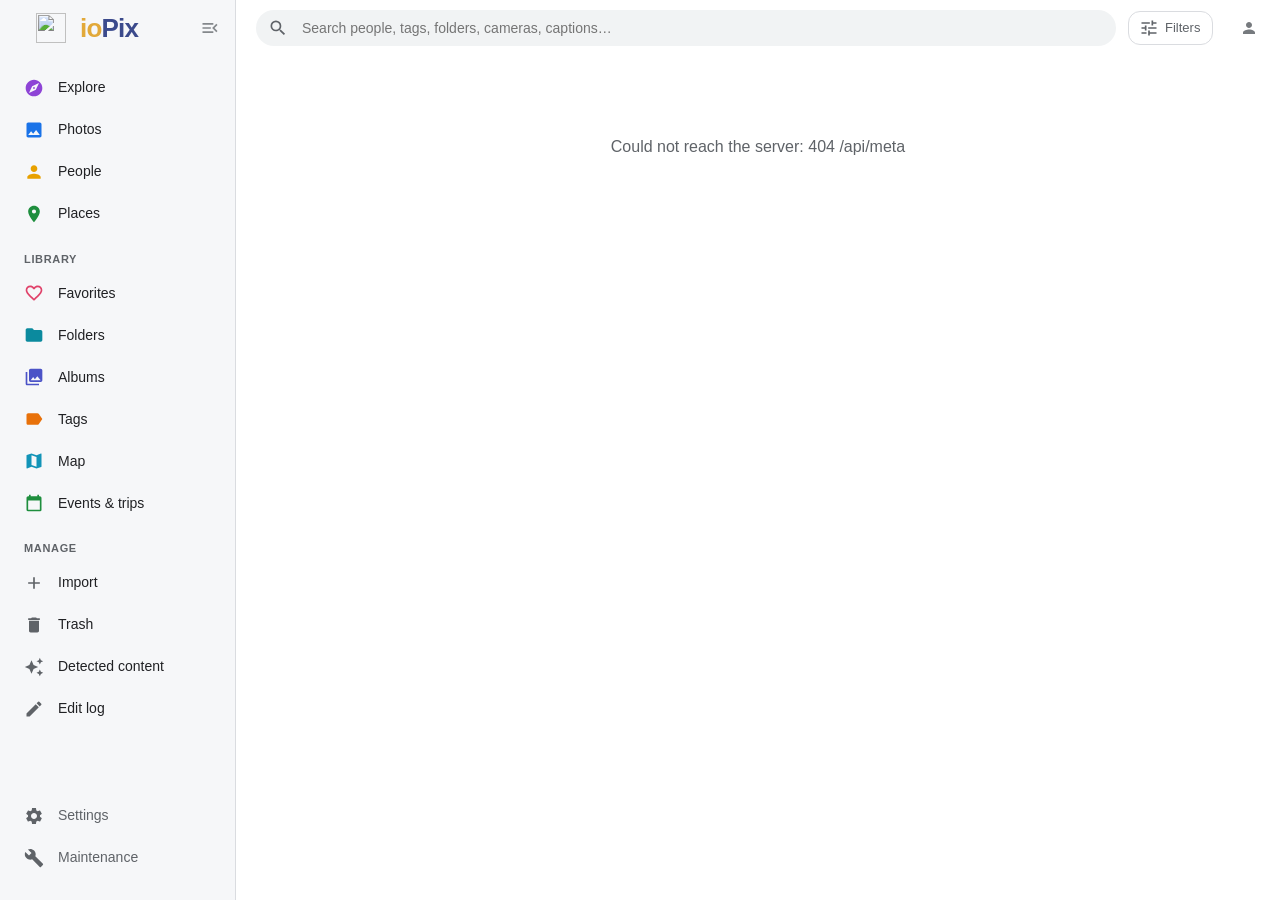
==== commit 50aa1703: "v1.118.1: The wordmark reads ioPix. The name now has a capital P, like the other ioThing apps, in th" ====
--- a/static/index.html
+++ b/static/index.html
@@ -5,7 +5,7 @@
 <meta http-equiv="Content-Security-Policy" content="default-src 'self'; script-src 'self' 'sha256-Sl/rS+KC0nrtSAjt3RgE5IwLxyv1e0dVtjjbXx89p8I='; style-src 'self' 'unsafe-inline'; img-src 'self' data: blob: https: http:; media-src 'self' blob:; connect-src 'self'; frame-src https://www.google.com https://maps.google.com; worker-src 'self'; base-uri 'self'; form-action 'self'">
 <meta name="viewport" content="width=device-width, initial-scale=1, viewport-fit=cover">
 <meta name="color-scheme" content="light dark">
-<title>iopix</title>
+<title>ioPix</title>
 <link rel="icon" href="icons/mark.svg" type="image/svg+xml">
 <link rel="apple-touch-icon" href="icons/apple-touch-icon.png">
 <link rel="manifest" href="manifest.webmanifest">
@@ -33,7 +33,7 @@
 </header>
 <nav id="nav">
   <div class="navhead">
-    <a class="brand" href="#/explore" title="Home"><img src="icons/mark.svg" alt="" class="brand-mark"><span class="brand-name"><span class="io">io</span><span class="pix">pix</span></span></a>
+    <a class="brand" href="#/explore" title="Home"><img src="icons/mark.svg" alt="" class="brand-mark"><span class="brand-name"><span class="io">io</span><span class="pix">Pix</span></span></a>
     <button id="sidebtn" class="iconbtn"><span class="ic" data-ic="menuOpen"></span></button>
   </div>
 </nav>
--- a/static/app.css
+++ b/static/app.css
@@ -13,7 +13,7 @@
   --z-bar: 20; --z-selbar: 25; --z-panel: 30; --z-lightbox: 100; --z-banner: 120; --z-modal: 150; --z-map: 500; --z-tray: 900; --z-menu: 1000; --z-toast: 2000; --z-top: 3000;
   --bg: #ffffff; --bg2: #f1f3f4; --bg3: #e8eaed; --fg: #202124; --fg2: #5f6368; --line: #dadce0;
   --brand: #4a5aa0; --brand-deep: #3b4a8c; --brand-ink: #3b4a8c;
-  /* the name iopix in two colours (as on the icon): "io" in the sun's gold, "pix" in the sky's indigo; the gold is a shade deeper on white to stay readable */
+  /* the name ioPix in two colours (as on the icon): "io" in the sun's gold, "Pix" in the sky's indigo; the gold is a shade deeper on white to stay readable */
   --name-io: #e2a93a; --name-pix: #3b4a8c;
   --accent: #1a73e8; --accent-bg: #e8f0fe; --tile: #e8eaed; --shadow: 0 2px 10px rgba(0,0,0,.18);
   --c-blue: #1a73e8; --c-purple: #8e44d6; --c-rose: #e0426a; --c-amber: #e8a100; --c-green: #1e8e3e; --c-teal: #0b8a9e; --c-orange: #e8710a; --c-cyan: #1294b8; --c-slate: #5f6b7a; --c-indigo: #4b53c7;
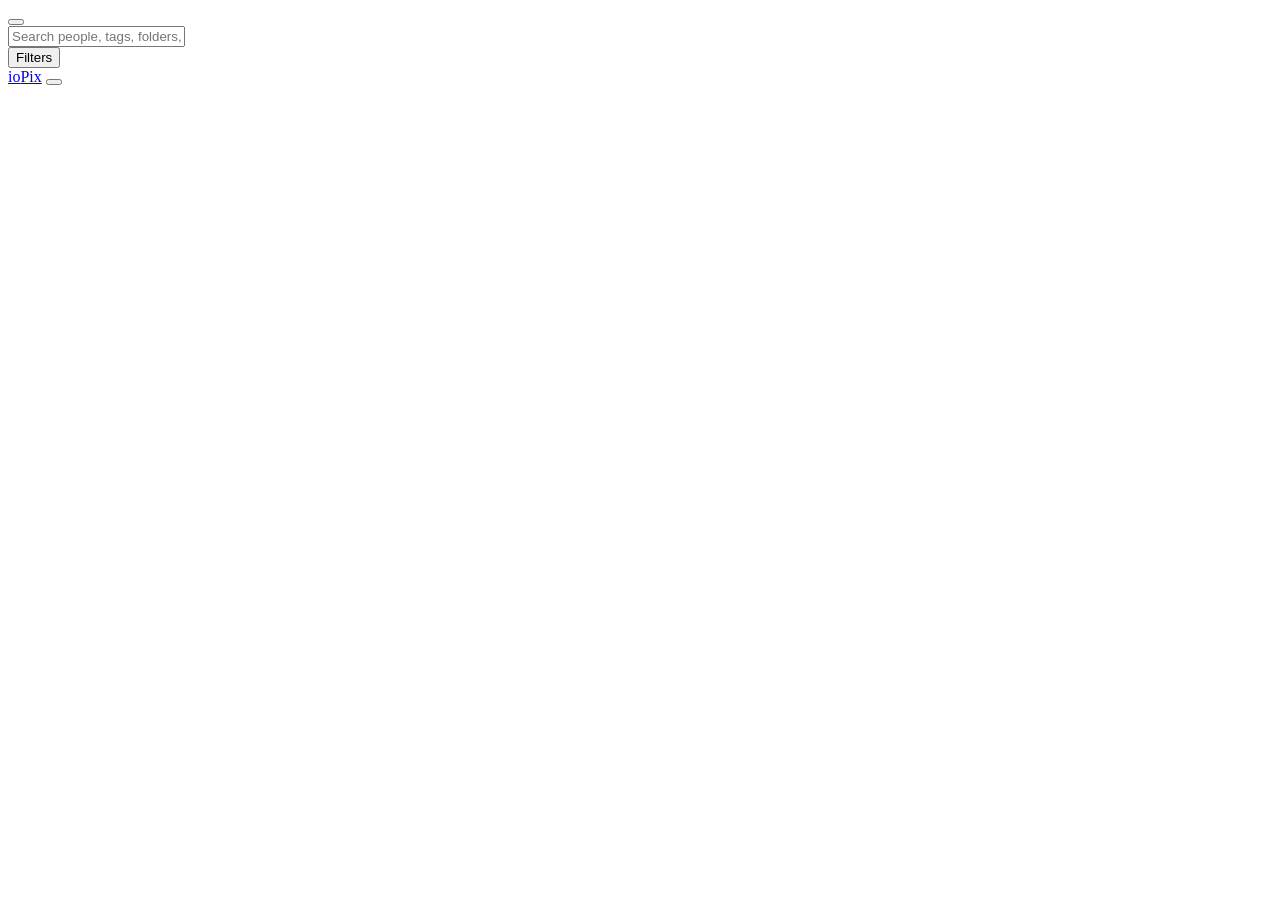
==== commit cbf0e1b7: "1.123.0: web app files under /static/, icon at /static/icons/mark.svg Same layout as every app of th" ====
--- a/static/index.html
+++ b/static/index.html
@@ -6,15 +6,15 @@
 <meta name="viewport" content="width=device-width, initial-scale=1, viewport-fit=cover">
 <meta name="color-scheme" content="light dark">
 <title>ioPix</title>
-<link rel="icon" href="icons/mark.svg" type="image/svg+xml">
-<link rel="apple-touch-icon" href="icons/apple-touch-icon.png">
+<link rel="icon" href="static/icons/mark.svg" type="image/svg+xml">
+<link rel="apple-touch-icon" href="static/icons/apple-touch-icon.png">
 <link rel="manifest" href="manifest.webmanifest">
 <meta name="theme-color" content="#3b4a8c">
 <script>var t = 'light'; try { t = localStorage.getItem('iopix.theme') || 'light'; } catch (e) {} if (t !== 'system') document.documentElement.dataset.theme = t === 'dark' ? 'dark' : 'light';</script>
 <meta name="apple-mobile-web-app-capable" content="yes">
 <meta name="mobile-web-app-capable" content="yes">
 <meta name="apple-mobile-web-app-status-bar-style" content="black-translucent">
-<link rel="stylesheet" href="app.css">
+<link rel="stylesheet" href="static/app.css">
 </head>
 <body>
 <header id="topbar">
@@ -33,7 +33,7 @@
 </header>
 <nav id="nav">
   <div class="navhead">
-    <a class="brand" href="#/explore" title="Home"><img src="icons/mark.svg" alt="" class="brand-mark"><span class="brand-name"><span class="io">io</span><span class="pix">Pix</span></span></a>
+    <a class="brand" href="#/explore" title="Home"><img src="static/icons/mark.svg" alt="" class="brand-mark"><span class="brand-name"><span class="io">io</span><span class="pix">Pix</span></span></a>
     <button id="sidebtn" class="iconbtn"><span class="ic" data-ic="menuOpen"></span></button>
   </div>
 </nav>
@@ -43,6 +43,6 @@
 <aside id="filters" hidden></aside>
 <div id="lightbox" hidden></div>
 <div id="toast" hidden role="status" aria-live="polite"></div>
-<script type="module" src="app.js"></script>
+<script type="module" src="static/app.js"></script>
 </body>
 </html>
